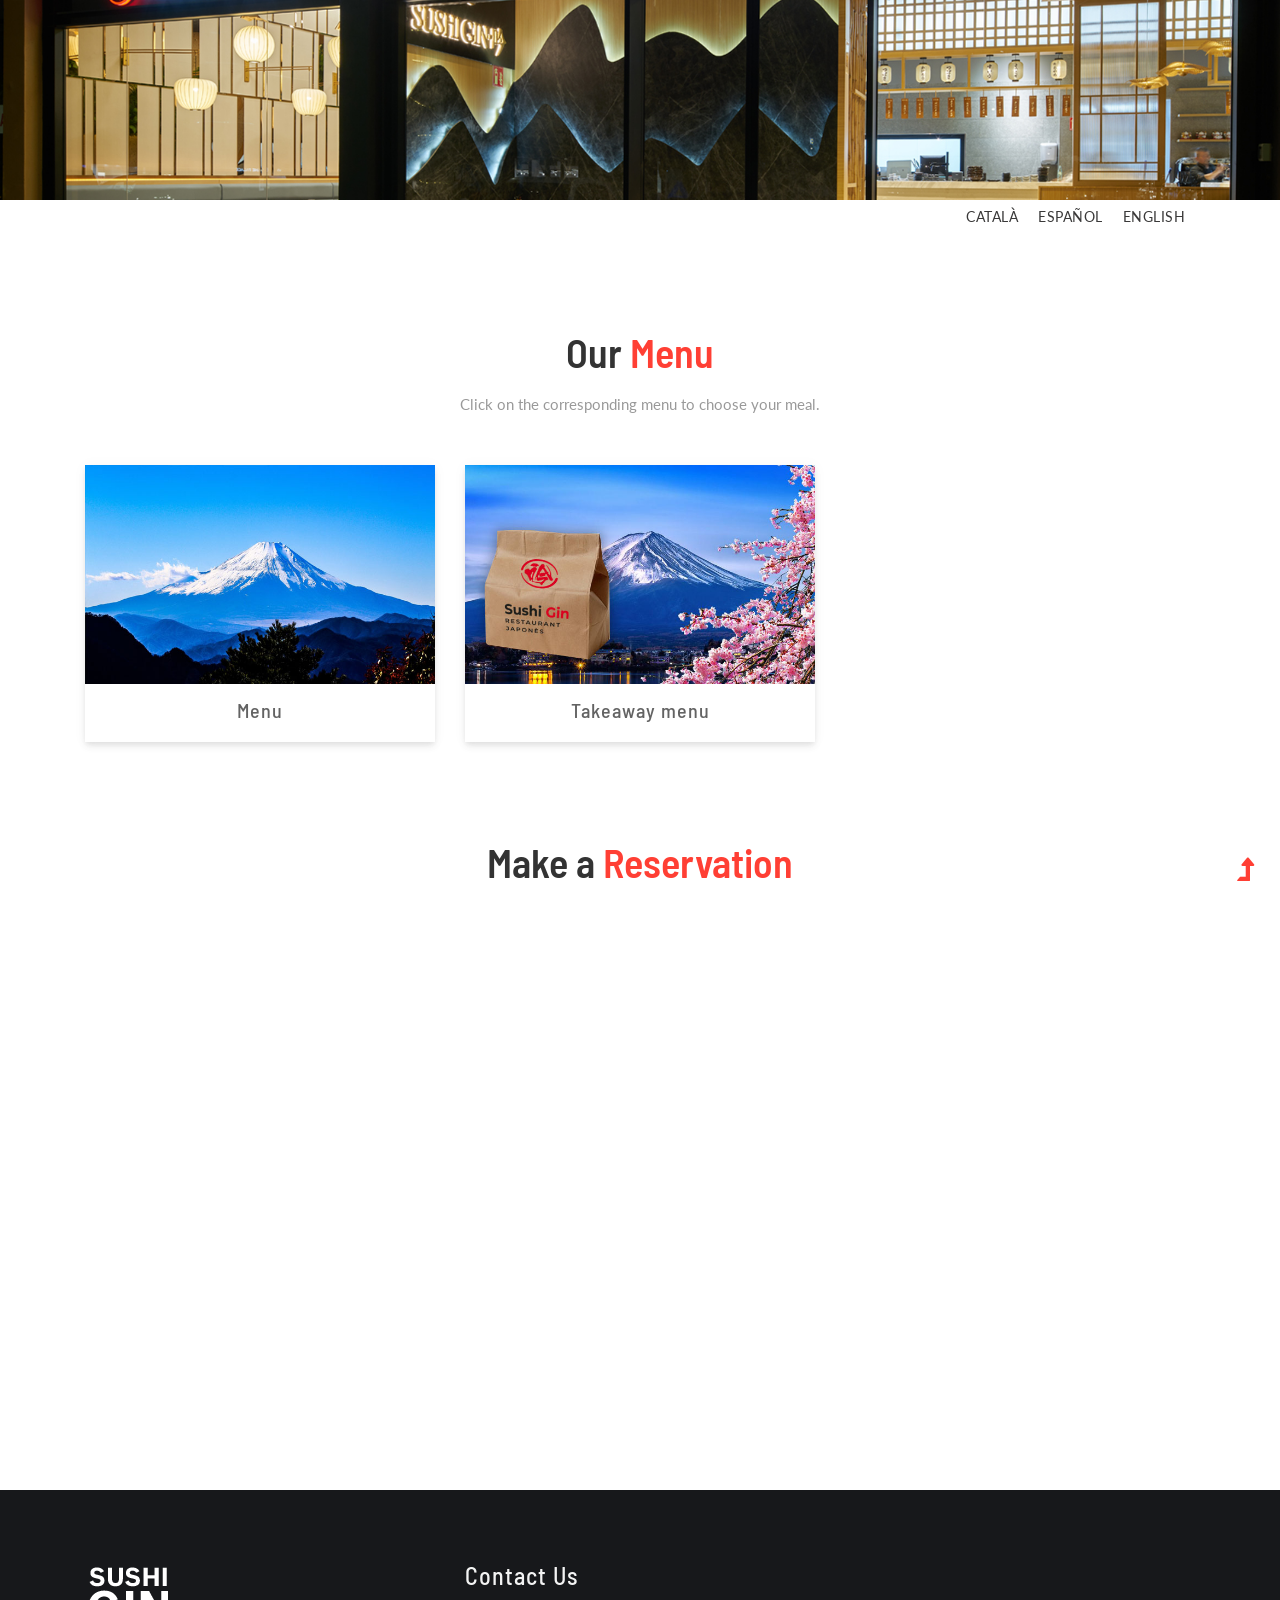
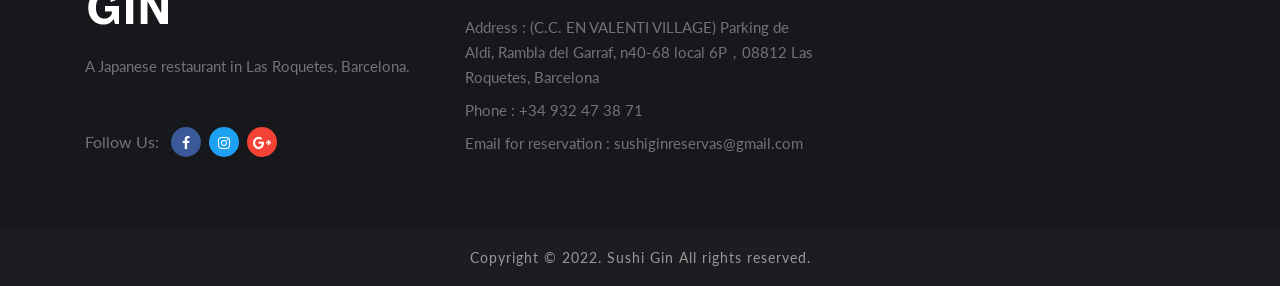
==== index.html @ ff00dc5b "Initial import: Sushi Gin static restaurant site Co-Authored-By: Claude Opus 4.8 <noreply@anthropic." ====
<!DOCTYPE html>
<html lang="en">

	
	<script>
		if (navigator.appName =="Netscape")
			var language = navigator.language; else var language = navigator.browserLanguage;
		if (language.indexOf("en") > -1) document.location.href = "menu_en.html";
		else if (language.indexOf("es") > -1) document.location.href ="menu_es.html";
		else
			document.location.href ="menu_en.html";
	</script>
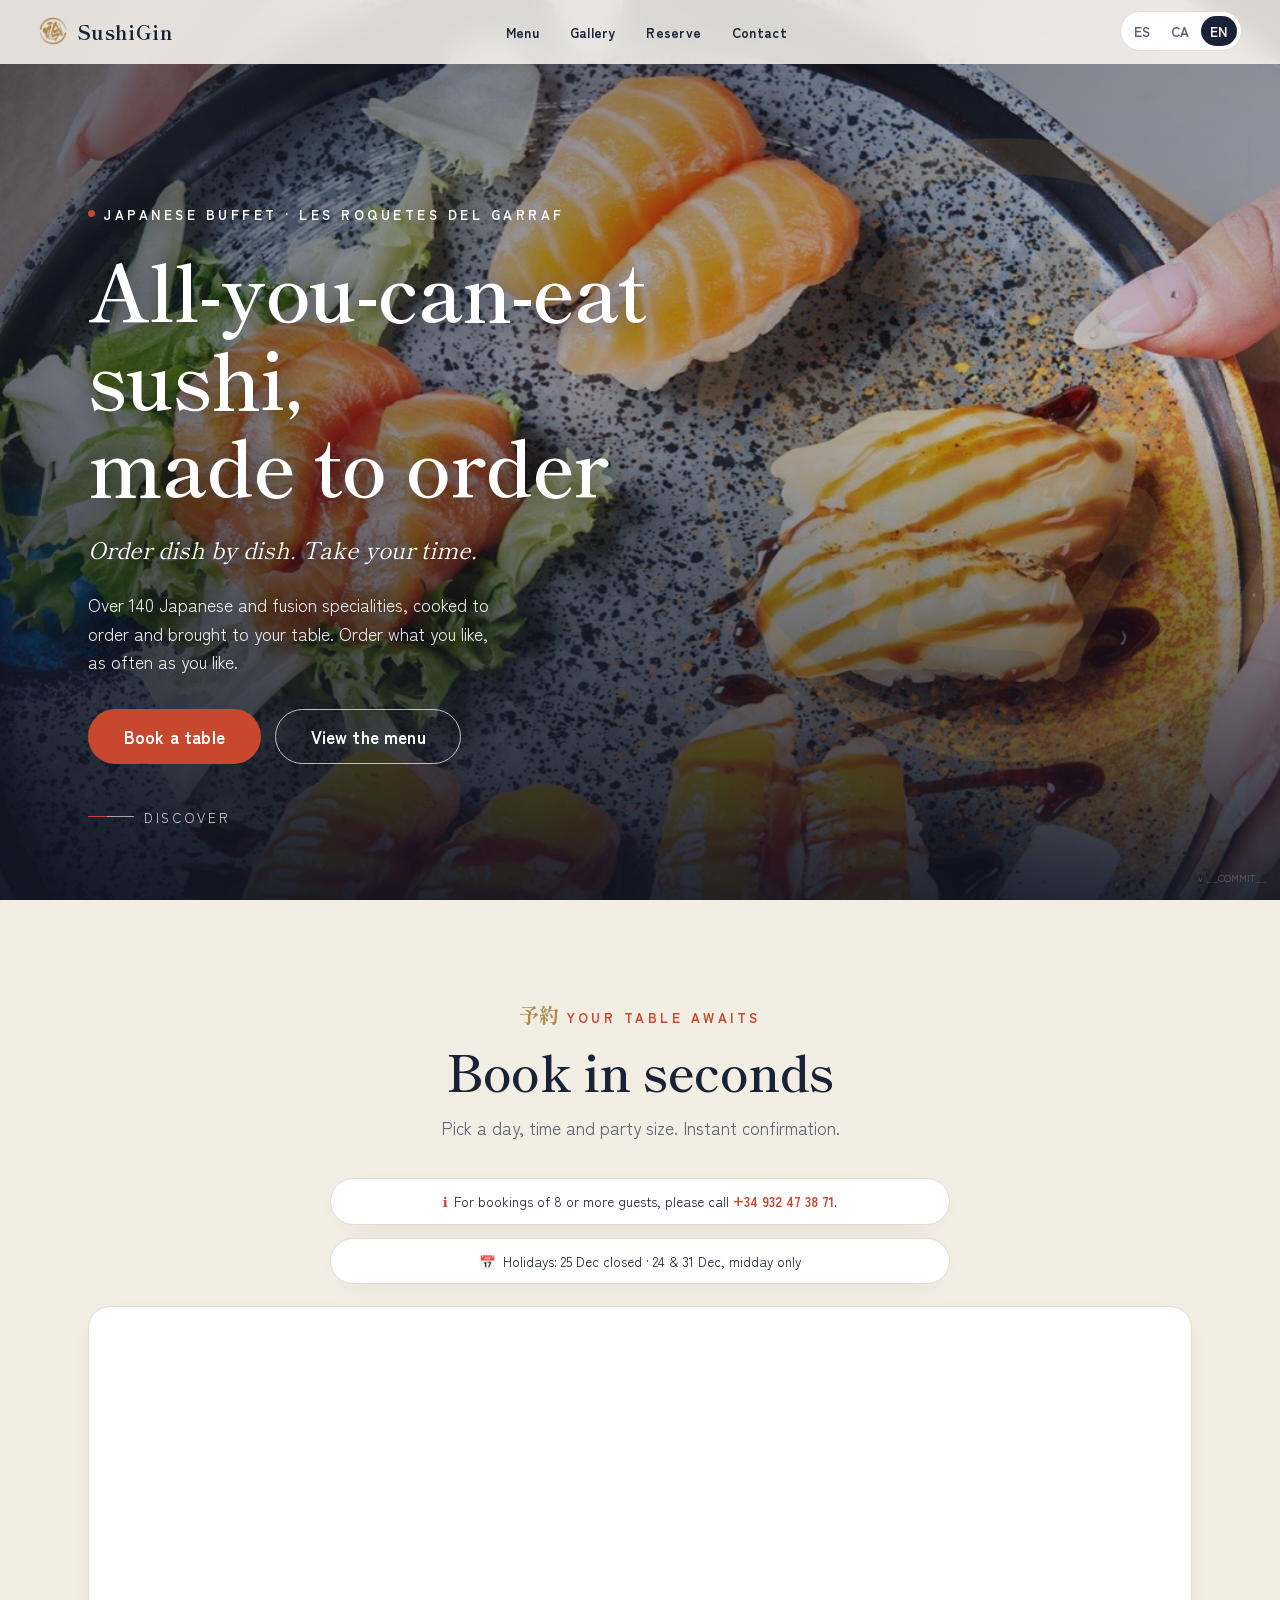
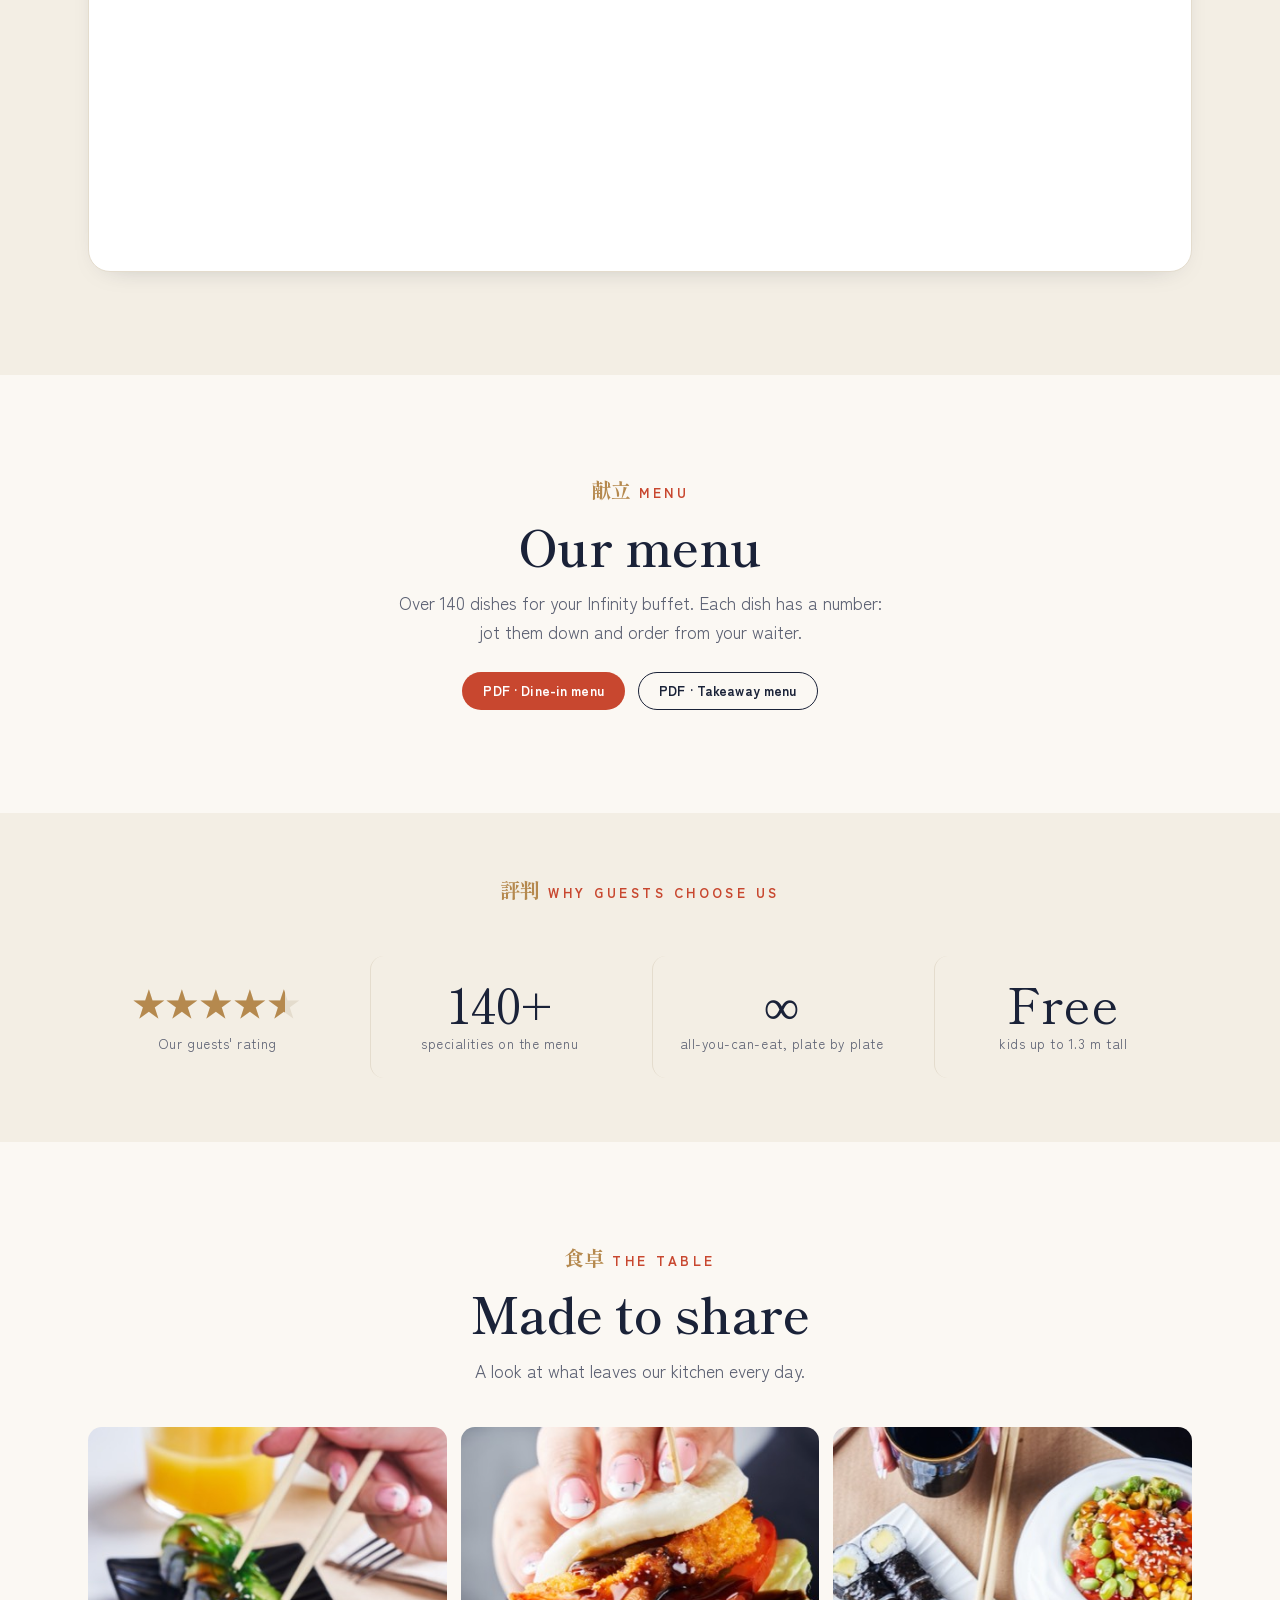
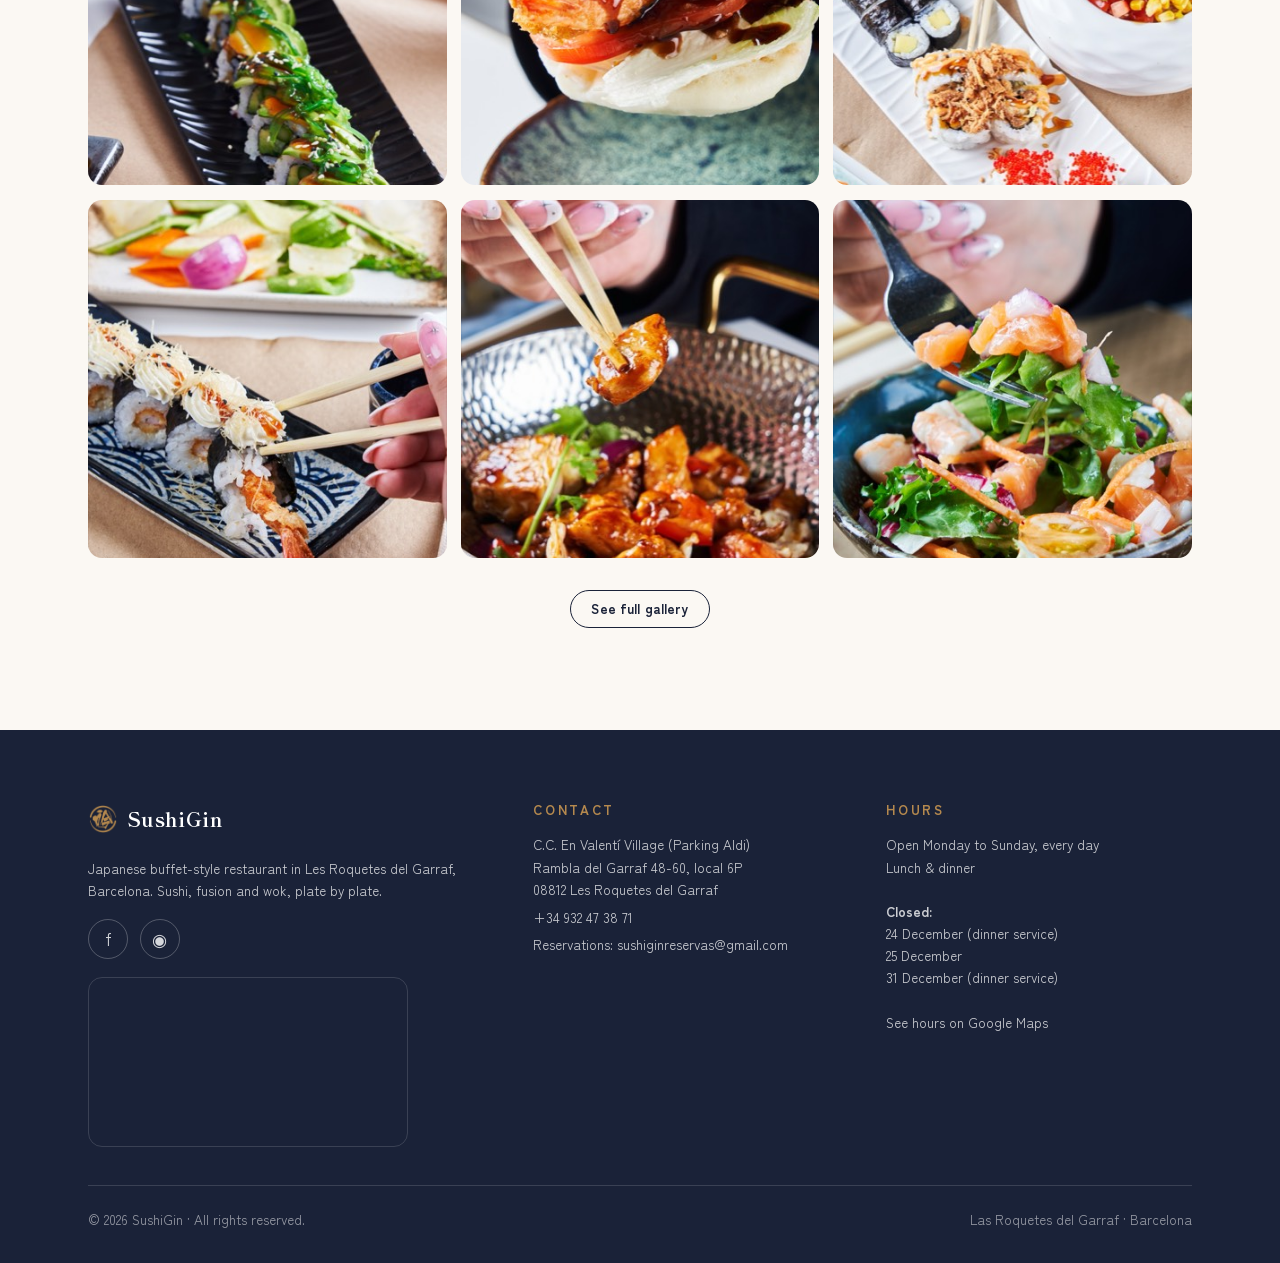
==== commit 33f601fd: "Migrate to client-approved redesign (single-page site) Replaces the old multi-page menu site with th" ====
--- a/index.html
+++ b/index.html
@@ -1,12 +1,255 @@
 <!DOCTYPE html>
-<html lang="en">
-
-	
-	<script>
-		if (navigator.appName =="Netscape")
-			var language = navigator.language; else var language = navigator.browserLanguage;
-		if (language.indexOf("en") > -1) document.location.href = "menu_en.html";
-		else if (language.indexOf("es") > -1) document.location.href ="menu_es.html";
-		else
-			document.location.href ="menu_en.html";
-	</script>+<html lang="es">
+<head>
+  <meta charset="UTF-8" />
+  <meta name="viewport" content="width=device-width, initial-scale=1" />
+  <title>SushiGin · Buffet japonés en Les Roquetes del Garraf</title>
+  <meta name="description" content="Restaurante japonés tipo buffet Infinity en Les Roquetes del Garraf, Barcelona. Más de 140 especialidades de sushi, fusión y wok, plato a plato. Reserva online." />
+  <link rel="icon" href="images/favicon.ico" sizes="any" />
+  <link rel="icon" type="image/png" href="images/favicon.png" />
+  <script>document.documentElement.className += " js";</script>
+
+  <!-- Fonts: Shippori Mincho (display, 漢字) + Zen Kaku Gothic New (body) -->
+  <link rel="preconnect" href="https://fonts.googleapis.com" />
+  <link rel="preconnect" href="https://fonts.gstatic.com" crossorigin />
+  <link href="https://fonts.googleapis.com/css2?family=Shippori+Mincho:wght@500;600;700&family=Zen+Kaku+Gothic+New:wght@400;500;700&display=swap" rel="stylesheet" />
+
+  <link rel="stylesheet" href="assets/css/style.css?v=15" />
+  <script src="assets/js/i18n.js?v=11" defer></script>
+  <script src="assets/js/gallery.js?v=11" defer></script>
+</head>
+<body>
+
+  <!-- ===== NAV ===== -->
+  <nav class="site-nav" id="nav">
+    <a class="brand" href="#home"><img class="mark" src="images/logo-seal.png" alt="" /> SushiGin</a>
+    <ul class="nav-links" id="navLinks">
+      <li><a href="#menu" data-i18n="nav.menu">Carta</a></li>
+      <li><a href="#gallery" data-i18n="nav.gallery">Galería</a></li>
+      <li><a href="#reserve" data-i18n="nav.reserve">Reservar</a></li>
+      <li><a href="#contact" data-i18n="nav.contact">Contacto</a></li>
+    </ul>
+    <div class="nav-right">
+      <div class="lang" role="group" aria-label="Language">
+        <button type="button" data-lang="es">ES</button>
+        <button type="button" data-lang="ca">CA</button>
+        <button type="button" data-lang="en">EN</button>
+      </div>
+      <button class="nav-toggle" id="navToggle" aria-label="Menu" aria-expanded="false"><span></span></button>
+    </div>
+  </nav>
+  <div class="nav-scrim" id="navScrim" hidden></div>
+
+  <!-- ===== HERO ===== -->
+  <header class="hero" id="home">
+    <div class="hero__media">
+      <img src="images/gallery/ins-mix-nigiri-3.jpg" alt="Selección de nigiris de salmón en un plato de cerámica" fetchpriority="high" />
+    </div>
+    <img class="hero__kanji" src="images/logo-seal.png" alt="" aria-hidden="true" />
+    <div class="container hero__inner">
+      <span class="hero__eyebrow"><span class="dot"></span><span data-i18n="hero.eyebrow">Buffet japonés · Les Roquetes del Garraf</span></span>
+      <h1 data-i18n="hero.title">Sushi a la carta,<br>sin límites</h1>
+      <p class="hero__tag" data-i18n="hero.tag">Pide plato a plato. Disfruta sin prisa.</p>
+      <p class="hero__sub" data-i18n="hero.sub">Más de 140 especialidades japonesas y de fusión, preparadas al momento y servidas en tu mesa.</p>
+      <div class="hero__cta">
+        <a class="btn btn--accent" href="#reserve" data-i18n="hero.ctaReserve">Reservar mesa</a>
+        <a class="btn btn--light" href="#menu" data-i18n="hero.ctaMenu">Ver la carta</a>
+      </div>
+      <a class="hero__scroll" href="#reserve"><span class="line"></span><span data-i18n="hero.scroll">Descubre</span></a>
+    </div>
+  </header>
+
+  <!-- ===== RESERVATION ===== -->
+  <section class="section section--sand" id="reserve">
+    <div class="container">
+      <div class="center" style="margin-bottom:2.2rem">
+        <span class="eyebrow"><span class="kanji">予約</span><span data-i18n="reserve.eyebrow">Tu mesa te espera</span></span>
+        <h2 class="section-title" data-i18n="reserve.title">Reserva en segundos</h2>
+        <p class="section-lead" data-i18n="reserve.lead">Elige día, hora y número de comensales. Confirmación al instante.</p>
+      </div>
+      <p class="reserve-note" data-i18n="reserve.note">Para reservas a partir de 8 comensales, llama al <a href="tel:+34932473871">+34 932 47 38 71</a>.</p>
+      <p class="reserve-note reserve-note--holiday" data-i18n="reserve.closed">Festivos: 25 dic cerrado · 24 y 31 dic, solo mediodía</p>
+      <div class="reserve-wrap">
+        <iframe id="reserve-iframe" title="Reservas SushiGin"
+          src="https://www.covermanager.com/reservation/module_restaurant/restaurante-sushigin/spanish"
+          allow="payment" frameborder="0" width="100%" loading="lazy"></iframe>
+      </div>
+    </div>
+  </section>
+
+  <!-- ===== CARTA ===== -->
+  <section class="section" id="menu">
+    <div class="container center">
+      <span class="eyebrow" style="justify-content:center"><span class="kanji">献立</span><span data-i18n="menu.eyebrow">Carta</span></span>
+      <h2 class="section-title" data-i18n="menu.title">Nuestra carta</h2>
+      <p class="section-lead" style="margin-inline:auto" data-i18n="menu.lead">Más de 140 platos para tu buffet Infinity. Cada plato lleva su número.</p>
+      <div class="menu-pdf">
+        <a class="btn btn--accent" id="pdf-dine" href="images/SushiGin_ES.pdf" target="_blank" rel="noopener" data-i18n="menu.pdfDine">PDF · Carta</a>
+        <a class="btn btn--ghost" id="pdf-take" href="images/SushiGin_ES-llevar.pdf" target="_blank" rel="noopener" data-i18n="menu.pdfTake">PDF · Para llevar</a>
+      </div>
+    </div>
+  </section>
+
+  <!-- ===== STATS ===== -->
+  <section class="section section--sand section--tight">
+    <div class="container">
+      <div class="center" style="margin-bottom:2.4rem">
+        <span class="eyebrow"><span class="kanji">評判</span><span data-i18n="stats.eyebrow">Por qué nos eligen</span></span>
+      </div>
+      <div class="stats">
+        <div class="stat">
+          <span class="big"><span class="stars" role="img" aria-label="4,5 / 5"><span class="stars__fill"></span></span></span>
+          <span class="lbl" data-i18n="stat.rateLbl">Valoración de nuestros clientes</span>
+        </div>
+        <div class="stat">
+          <span class="big" data-i18n="stat.dishes">140+</span>
+          <span class="lbl" data-i18n="stat.dishesLbl">especialidades en carta</span>
+        </div>
+        <div class="stat">
+          <span class="big">∞</span>
+          <span class="lbl" data-i18n="stat.infLbl">buffet libre, plato a plato</span>
+        </div>
+        <div class="stat">
+          <span class="big" data-i18n="stat.kids">Gratis</span>
+          <span class="lbl" data-i18n="stat.kidsLbl">niños de hasta 1,3 m de altura</span>
+        </div>
+      </div>
+    </div>
+  </section>
+
+  <!-- ===== GALLERY PREVIEW ===== -->
+  <section class="section" id="gallery">
+    <div class="container">
+      <div class="center" style="margin-bottom:2.6rem">
+        <span class="eyebrow"><span class="kanji">食卓</span><span data-i18n="gallery.eyebrow">La mesa</span></span>
+        <h2 class="section-title" data-i18n="gallery.title">Hecho para compartir</h2>
+        <p class="section-lead" data-i18n="gallery.lead">Un vistazo a lo que sale de nuestra cocina cada día.</p>
+      </div>
+      <div class="gallery-grid is-preview" id="galleryGrid" data-gallery>
+        <button class="g-item" data-full="images/gallery/Gin-1057.jpg"><img src="images/gallery/thumbs/Gin-1057.jpg" alt="Roll de sushi con aguacate y alga wakame" loading="lazy" /></button>
+        <button class="g-item" data-full="images/gallery/Gin-3202.jpg"><img src="images/gallery/thumbs/Gin-3202.jpg" alt="Bao relleno de langostino crujiente" loading="lazy" /></button>
+        <button class="g-item" data-full="images/gallery/ins-sushigin2.jpg"><img src="images/gallery/thumbs/ins-sushigin2.jpg" alt="Surtido de sushi de SushiGin" loading="lazy" /></button>
+        <button class="g-item" data-full="images/gallery/Gin-1065.jpg"><img src="images/gallery/thumbs/Gin-1065.jpg" alt="Plato de especialidad japonesa" loading="lazy" /></button>
+        <button class="g-item" data-full="images/gallery/ins-sarten-de-pollo-5.jpg"><img src="images/gallery/thumbs/ins-sarten-de-pollo-5.jpg" alt="Salteado de pollo a la sartén" loading="lazy" /></button>
+        <button class="g-item" data-full="images/gallery/Gin-1083.jpg"><img src="images/gallery/thumbs/Gin-1083.jpg" alt="Plato de sushi de SushiGin" loading="lazy" /></button>
+        <button class="g-item is-extra" data-full="images/gallery/Gin-1062.jpg"><img src="images/gallery/thumbs/Gin-1062.jpg" alt="Plato de sushi" loading="lazy" /></button>
+        <button class="g-item is-extra" data-full="images/gallery/Gin-1067.jpg"><img src="images/gallery/thumbs/Gin-1067.jpg" alt="Plato de sushi" loading="lazy" /></button>
+        <button class="g-item is-extra" data-full="images/gallery/Gin-1068.jpg"><img src="images/gallery/thumbs/Gin-1068.jpg" alt="Plato de sushi" loading="lazy" /></button>
+        <button class="g-item is-extra" data-full="images/gallery/Gin-1076.jpg"><img src="images/gallery/thumbs/Gin-1076.jpg" alt="Plato de sushi" loading="lazy" /></button>
+        <button class="g-item is-extra" data-full="images/gallery/Gin-1153.jpg"><img src="images/gallery/thumbs/Gin-1153.jpg" alt="Plato de sushi" loading="lazy" /></button>
+        <button class="g-item is-extra" data-full="images/gallery/ins-pokebowl.jpg"><img src="images/gallery/thumbs/ins-pokebowl.jpg" alt="Poke bowl" loading="lazy" /></button>
+      </div>
+      <div class="center" style="margin-top:2rem">
+        <a class="btn btn--ghost" href="#gallery" id="moreBtn" data-i18n="gallery.more">Ver galería completa</a>
+      </div>
+    </div>
+  </section>
+
+  <!-- ===== FOOTER ===== -->
+  <footer class="footer" id="contact">
+    <div class="container">
+      <div class="footer-grid">
+        <div>
+          <a class="brand" href="#home"><img class="mark" src="images/logo-seal.png" alt="" /> SushiGin</a>
+          <p data-i18n="footer.about" style="margin-top:1rem">Restaurante japonés tipo buffet en Les Roquetes del Garraf, Barcelona.</p>
+          <div class="socials">
+            <a href="https://www.facebook.com/p/SushiGin-Sushibar-100088581475421" target="_blank" rel="noopener" aria-label="Facebook">f</a>
+            <a href="https://maps.app.goo.gl/tBo7JYZTERHCNQjt8" target="_blank" rel="noopener" aria-label="Google Maps">◉</a>
+          </div>
+          <div class="contact-map">
+            <iframe src="https://maps.google.com/maps?q=41.2356094,1.7534049&z=16&hl=es&output=embed" loading="lazy" title="SushiGin — Les Roquetes del Garraf" referrerpolicy="no-referrer-when-downgrade"></iframe>
+          </div>
+        </div>
+        <div>
+          <h4 data-i18n="footer.contactT">Contacto</h4>
+          <p>C.C. En Valentí Village (Parking Aldi)<br>Rambla del Garraf 48-60, local 6P<br>08812 Les Roquetes del Garraf</p>
+          <p><a href="tel:+34932473871">+34 932 47 38 71</a></p>
+          <p><span data-i18n="footer.reserveMail">Reservas</span>: <a href="mailto:sushiginreservas@gmail.com">sushiginreservas@gmail.com</a></p>
+        </div>
+        <div>
+          <h4 data-i18n="footer.hoursT">Horario</h4>
+          <p data-i18n="footer.hours">Abierto de lunes a domingo, todos los días<br>Comidas y cenas<br><br><strong>Cerrado:</strong><br>24 de diciembre (servicio de noche)<br>25 de diciembre<br>31 de diciembre (servicio de noche)</p>
+        </div>
+      </div>
+      <div class="footer-bottom">
+        <span>© <span id="year">2026</span> SushiGin · <span data-i18n="footer.rights">Todos los derechos reservados.</span></span>
+        <span>Las Roquetes del Garraf · Barcelona</span>
+      </div>
+    </div>
+  </footer>
+
+  <div class="site-version">v __COMMIT__</div>
+
+  <script>
+    // nav: scrolled state + mobile toggle
+    var nav = document.getElementById('nav');
+    addEventListener('scroll', function () { nav.classList.toggle('is-scrolled', scrollY > 20); }, { passive: true });
+    var tg = document.getElementById('navToggle'), links = document.getElementById('navLinks'), scrim = document.getElementById('navScrim');
+    function setMenu(open) {
+      links.classList.toggle('is-open', open);
+      scrim.hidden = false; scrim.classList.toggle('is-open', open);
+      tg.setAttribute('aria-expanded', open);
+    }
+    tg.addEventListener('click', function () { setMenu(!links.classList.contains('is-open')); });
+    scrim.addEventListener('click', function () { setMenu(false); });
+    links.addEventListener('click', function (e) { if (e.target.tagName === 'A') setMenu(false); });
+
+    // reveal on scroll — with safety nets so content never stays hidden
+    var reveals = document.querySelectorAll('.reveal');
+    function revealAll() { reveals.forEach(function (el) { el.classList.add('is-in'); }); }
+    if ('IntersectionObserver' in window) {
+      var io = new IntersectionObserver(function (es) {
+        es.forEach(function (e) { if (e.isIntersecting) { e.target.classList.add('is-in'); io.unobserve(e.target); } });
+      }, { threshold: .12 });
+      reveals.forEach(function (el) { io.observe(el); });
+      setTimeout(revealAll, 1500); // fallback if observer never fires
+    } else { revealAll(); }
+
+    // reveal the rest of the gallery within the same grid (no gap opens up)
+    document.getElementById('moreBtn').addEventListener('click', function (e) {
+      e.preventDefault();
+      document.getElementById('galleryGrid').classList.add('show-all');
+      this.style.display = 'none';
+    });
+
+    document.getElementById('year').textContent = new Date().getFullYear();
+
+    // PDF links follow language (CA falls back to ES PDF; only ES & EN PDFs exist)
+    var PDF = {
+      es: ['images/SushiGin_ES.pdf', 'images/SushiGin_ES-llevar.pdf'],
+      ca: ['images/SushiGin_ES.pdf', 'images/SushiGin_ES-llevar.pdf'],
+      en: ['images/SushiGin_EN.pdf', 'images/SushiGin_EN-llevar.pdf']
+    };
+    document.addEventListener('langchange', function (e) {
+      var p = PDF[e.detail.lang] || PDF.es;
+      document.getElementById('pdf-dine').href = p[0];
+      document.getElementById('pdf-take').href = p[1];
+    });
+
+    // PDF buttons: open in a new tab (default link) AND trigger a download
+    ['pdf-dine', 'pdf-take'].forEach(function (id) {
+      document.getElementById(id).addEventListener('click', function () {
+        var url = this.getAttribute('href');
+        var a = document.createElement('a');
+        a.href = url;
+        a.download = url.split('/').pop();
+        document.body.appendChild(a);
+        a.click();
+        a.remove();
+      });
+    });
+
+    // reservation iframe follows language
+    var COVER = {
+      es: 'https://www.covermanager.com/reservation/module_restaurant/restaurante-sushigin/spanish',
+      ca: 'https://www.covermanager.com/reservation/module_restaurant/restaurante-sushigin/catalan',
+      en: 'https://www.covermanager.com/reservation/module_restaurant/restaurante-sushigin/english'
+    };
+    document.addEventListener('langchange', function (e) {
+      var f = document.getElementById('reserve-iframe');
+      var url = COVER[e.detail.lang] || COVER.es;
+      if (f && f.src !== url) f.src = url;
+    });
+  </script>
+</body>
+</html>
--- a/assets/css/style.css
+++ b/assets/css/style.css
@@ -0,0 +1,351 @@
+/* ============================================================
+   SushiGin — base stylesheet
+   Direction: bright, modern Japanese. Vermilion is the one bold
+   note; indigo + sparing gold stay quiet. Display = Shippori Mincho
+   (mincho serif, supports 漢字), body = Zen Kaku Gothic New.
+   ============================================================ */
+
+:root {
+  /* palette */
+  --ground:      #FBF8F3;   /* warm off-white */
+  --surface:     #FFFFFF;
+  --surface-alt: #F3EEE4;   /* faint sand panel */
+  --ink:         #1A2238;   /* deep indigo */
+  --ink-soft:    #5B6072;   /* muted body text */
+  --ink-faint:   #9AA0AE;
+  --accent:      #C8472F;   /* vermilion / hanko red */
+  --accent-deep: #A5371F;
+  --gold:        #B5894E;   /* quiet secondary */
+  --line:        #E4DCCD;   /* hairline on ground */
+  --line-soft:   #EFE9DD;
+
+  /* type */
+  --font-display: "Shippori Mincho", Georgia, "Times New Roman", serif;
+  --font-body:    "Zen Kaku Gothic New", system-ui, -apple-system, "Segoe UI", sans-serif;
+
+  /* scale */
+  --step--1: clamp(.78rem, .76rem + .1vw, .85rem);
+  --step-0:  clamp(1rem, .97rem + .15vw, 1.08rem);
+  --step-1:  clamp(1.2rem, 1.1rem + .5vw, 1.45rem);
+  --step-2:  clamp(1.5rem, 1.3rem + 1vw, 2rem);
+  --step-3:  clamp(2rem, 1.6rem + 2vw, 3.1rem);
+  --step-4:  clamp(2.7rem, 2rem + 3.6vw, 5rem);
+
+  /* space / shape */
+  --gutter: clamp(1.1rem, 3vw, 2.4rem);
+  --maxw: 1180px;
+  --radius: 14px;
+  --radius-lg: 22px;
+  --shadow: 0 18px 50px -28px rgba(26, 34, 56, .35);
+  --shadow-soft: 0 8px 30px -20px rgba(26, 34, 56, .4);
+  --ease: cubic-bezier(.22, .61, .36, 1);
+}
+
+/* ---------- reset ---------- */
+*, *::before, *::after { box-sizing: border-box; }
+html { -webkit-text-size-adjust: 100%; scroll-behavior: smooth; overflow-x: clip; }
+body {
+  margin: 0;
+  background: var(--ground);
+  color: var(--ink);
+  font-family: var(--font-body);
+  font-size: var(--step-0);
+  line-height: 1.65;
+  -webkit-font-smoothing: antialiased;
+  text-rendering: optimizeLegibility;
+  overflow-x: clip;   /* off-canvas mobile menu must not create horizontal scroll */
+}
+img { max-width: 100%; display: block; }
+a { color: inherit; text-decoration: none; }
+button { font: inherit; color: inherit; cursor: pointer; }
+h1, h2, h3, h4 { font-family: var(--font-display); font-weight: 600; line-height: 1.12; margin: 0; }
+
+@media (prefers-reduced-motion: reduce) {
+  html { scroll-behavior: auto; }
+  *, *::before, *::after { animation-duration: .001ms !important; transition-duration: .001ms !important; }
+}
+
+/* ---------- layout ---------- */
+.container { width: 100%; max-width: var(--maxw); margin-inline: auto; padding-inline: var(--gutter); }
+.section { padding-block: clamp(3.5rem, 8vw, 7rem); }
+.section--tight { padding-block: clamp(2.5rem, 5vw, 4rem); }
+.section--sand { background: var(--surface-alt); }
+
+/* eyebrow: kanji + romaji label, echoing the printed menu's section heads */
+.eyebrow {
+  display: inline-flex; align-items: baseline; gap: .6em;
+  font-size: var(--step--1); letter-spacing: .26em; text-transform: uppercase;
+  color: var(--accent); font-weight: 700; margin: 0 0 .9rem;
+}
+.eyebrow .kanji {
+  font-family: var(--font-display); font-size: 1.5em; letter-spacing: 0;
+  text-transform: none; color: var(--gold); line-height: 1;
+}
+.section-title { font-size: var(--step-3); letter-spacing: -.01em; }
+.section-lead { color: var(--ink-soft); max-width: 56ch; margin: 1rem 0 0; }
+.center { text-align: center; }
+.center .eyebrow { justify-content: center; }
+.center .section-lead { margin-inline: auto; }
+
+/* ---------- buttons ---------- */
+.btn {
+  display: inline-flex; align-items: center; justify-content: center; gap: .6em;
+  padding: .85em 1.5em; border-radius: 999px; border: 1.5px solid transparent;
+  font-weight: 600; font-size: var(--step--1); line-height: 1; letter-spacing: .01em;
+  transition: transform .25s var(--ease), background .25s var(--ease), color .25s var(--ease), border-color .25s var(--ease);
+  white-space: nowrap;
+}
+.btn:hover { transform: translateY(-2px); }
+.btn--accent { background: var(--accent); color: #fff; }
+.btn--accent:hover { background: var(--accent-deep); }
+.btn--ghost { border-color: var(--ink); color: var(--ink); background: transparent; }
+.btn--ghost:hover { background: var(--ink); color: var(--ground); }
+.btn--light { border-color: rgba(255,255,255,.7); color: #fff; }
+.btn--light:hover { background: #fff; color: var(--ink); border-color: #fff; }
+
+:focus-visible { outline: 3px solid var(--accent); outline-offset: 3px; border-radius: 4px; }
+
+/* ============================================================
+   NAV
+   ============================================================ */
+.site-nav {
+  position: fixed; inset: 0 0 auto 0; z-index: 60;
+  display: flex; align-items: center; justify-content: space-between;
+  gap: 1rem; padding: .7rem var(--gutter);
+  background: color-mix(in srgb, var(--ground) 86%, transparent);
+  backdrop-filter: blur(12px);
+  border-bottom: 1px solid transparent;
+  transition: border-color .3s var(--ease), background .3s var(--ease), padding .3s var(--ease);
+}
+.site-nav.is-scrolled { border-bottom-color: var(--line); background: color-mix(in srgb, var(--ground) 94%, transparent); }
+.brand { display: inline-flex; align-items: center; gap: .55rem; font-family: var(--font-display); font-weight: 700; font-size: 1.25rem; letter-spacing: .02em; }
+.brand .mark { width: 1.85rem; height: 1.85rem; border-radius: 50%; object-fit: cover; display: block; }
+.nav-links { display: flex; align-items: center; gap: clamp(1rem, 2.4vw, 2.1rem); list-style: none; margin: 0; padding: 0; }
+.nav-links a { font-size: var(--step--1); font-weight: 600; letter-spacing: .02em; position: relative; padding-block: .3rem; }
+.nav-links a::after { content: ""; position: absolute; left: 0; bottom: 0; width: 0; height: 2px; background: var(--accent); transition: width .3s var(--ease); }
+.nav-links a:hover::after, .nav-links a.is-active::after { width: 100%; }
+.nav-right { display: flex; align-items: center; gap: 1rem; }
+
+/* language switcher */
+.lang { display: inline-flex; align-items: center; gap: .15rem; padding: .25rem; border: 1px solid var(--line); border-radius: 999px; background: var(--surface); }
+.lang button { padding: .25rem .55rem; border: none; background: transparent; border-radius: 999px; font-size: var(--step--1); font-weight: 700; letter-spacing: .04em; color: var(--ink-soft); transition: background .2s, color .2s; }
+.lang button.is-active { background: var(--ink); color: var(--ground); }
+
+/* mobile nav toggle */
+.nav-toggle { display: none; width: 42px; height: 42px; border: 1px solid var(--line); border-radius: 12px; background: var(--surface); align-items: center; justify-content: center; }
+.nav-toggle span, .nav-toggle span::before, .nav-toggle span::after { content: ""; display: block; width: 18px; height: 2px; background: var(--ink); transition: transform .3s var(--ease), opacity .2s; }
+.nav-toggle span::before { transform: translateY(-6px); } .nav-toggle span::after { transform: translateY(4px); }
+
+@media (max-width: 860px) {
+  /* drop the blur on mobile: backdrop-filter creates a containing block that
+     would trap the position:fixed drawer inside the ~56px nav bar */
+  .site-nav { backdrop-filter: none; background: color-mix(in srgb, var(--ground) 95%, transparent); }
+  .site-nav.is-scrolled { background: color-mix(in srgb, var(--ground) 98%, transparent); }
+  .nav-toggle { display: inline-flex; }
+  .nav-links {
+    position: fixed; inset: 0 0 0 auto; width: min(80vw, 320px); z-index: 70;
+    flex-direction: column; align-items: flex-start; justify-content: center;
+    gap: 1.6rem; padding: 6rem 2rem 2rem; background: var(--ground); box-shadow: var(--shadow);
+    transform: translateX(100%); transition: transform .35s var(--ease);
+  }
+  .nav-links.is-open { transform: translateX(0); }
+  .nav-links a { font-size: var(--step-1); }
+  /* dim backdrop behind the open drawer. MUST sit below .site-nav (z-60):
+     the drawer's z-70 is trapped inside the nav's stacking context, so a
+     scrim above the nav would also cover — and block clicks on — the drawer. */
+  .nav-scrim { position: fixed; inset: 0; z-index: 50; background: rgba(16,20,34,.42);
+    opacity: 0; visibility: hidden; transition: opacity .35s var(--ease), visibility .35s; }
+  .nav-scrim.is-open { opacity: 1; visibility: visible; }
+}
+
+/* ============================================================
+   HERO
+   ============================================================ */
+.hero { position: relative; min-height: 100svh; display: grid; align-items: end; color: #fff; overflow: hidden; }
+.hero__media { position: absolute; inset: 0; z-index: -2; }
+.hero__media img { width: 100%; height: 100%; object-fit: cover; }
+.hero__media::after {
+  content: ""; position: absolute; inset: 0;
+  background:
+    linear-gradient(180deg, rgba(16,20,34,.42) 0%, rgba(16,20,34,.22) 42%, rgba(16,20,34,.9) 100%),
+    linear-gradient(75deg, rgba(16,20,34,.6) 0%, rgba(16,20,34,.15) 52%, rgba(16,20,34,0) 75%);
+}
+/* giant seal watermark — brand-specific motif */
+.hero__kanji {
+  position: absolute; z-index: -1; right: -6vw; top: 50%; transform: translateY(-50%);
+  width: 78vh; height: 78vh; max-width: 90vw; border-radius: 50%; object-fit: cover;
+  opacity: .16; pointer-events: none; user-select: none;
+}
+.hero__inner { padding-bottom: clamp(3rem, 8vh, 6rem); padding-top: 7rem; }
+.hero__eyebrow { display: inline-flex; flex-wrap: wrap; gap: .4em .6em; align-items: center; font-size: var(--step--1); letter-spacing: .26em; text-transform: uppercase; font-weight: 700; color: #fff; }
+.hero__eyebrow .dot { width: 7px; height: 7px; border-radius: 50%; background: var(--accent); }
+.hero h1 { font-size: var(--step-4); margin: 1.2rem 0 .4rem; letter-spacing: -.015em; max-width: 16ch; text-shadow: 0 2px 24px rgba(10,12,22,.45); }
+.hero__tag { font-size: var(--step-1); font-family: var(--font-display); font-weight: 400; font-style: italic; color: #fff; text-shadow: 0 1px 16px rgba(10,12,22,.5); }
+.hero__sub { max-width: 46ch; margin: 1.1rem 0 0; color: rgba(255,255,255,.92); text-shadow: 0 1px 14px rgba(10,12,22,.55); }
+.hero__cta { display: flex; flex-wrap: wrap; gap: .9rem; margin-top: 2rem; }
+.hero__cta .btn { padding: 1.05em 2em; font-size: var(--step-0); }
+.hero__scroll { margin-top: 2.6rem; display: inline-flex; align-items: center; gap: .6rem; font-size: var(--step--1); letter-spacing: .2em; text-transform: uppercase; color: rgba(255,255,255,.8); }
+.hero__scroll .line { width: 46px; height: 1px; background: rgba(255,255,255,.6); position: relative; overflow: hidden; }
+.hero__scroll .line::after { content: ""; position: absolute; inset: 0; width: 40%; background: var(--accent); animation: slide 2.4s var(--ease) infinite; }
+@keyframes slide { 0% { transform: translateX(-100%); } 100% { transform: translateX(250%); } }
+
+/* ============================================================
+   CONCEPT (buffet infinity)
+   ============================================================ */
+.concept { display: grid; grid-template-columns: 1.05fr .95fr; gap: clamp(2rem, 5vw, 4.5rem); align-items: center; }
+.concept__media { position: relative; border-radius: var(--radius-lg); overflow: hidden; box-shadow: var(--shadow); aspect-ratio: 4/3; }
+.concept__media img { width: 100%; height: 100%; object-fit: cover; }
+.concept__badge {
+  position: absolute; left: 1.2rem; bottom: 1.2rem; background: var(--surface);
+  border-radius: var(--radius); padding: .9rem 1.1rem; box-shadow: var(--shadow-soft);
+  display: flex; align-items: center; gap: .7rem;
+}
+.concept__badge .inf { font-family: var(--font-display); font-size: 2.2rem; color: var(--accent); line-height: 1; }
+.concept__badge small { display: block; font-size: var(--step--1); color: var(--ink-soft); line-height: 1.3; }
+.rules { list-style: none; margin: 1.8rem 0 0; padding: 0; display: grid; gap: 1rem; }
+.rules li { display: grid; grid-template-columns: auto 1fr; gap: .9rem; align-items: start; }
+.rules .num { font-family: var(--font-display); color: var(--accent); font-weight: 700; font-size: 1.1rem; min-width: 1.6em; }
+.rules b { display: block; }
+.rules span { color: var(--ink-soft); font-size: var(--step--1); }
+
+@media (max-width: 820px) { .concept { grid-template-columns: 1fr; } .concept__media { aspect-ratio: 3/2; } }
+
+/* ============================================================
+   STATS / TRUST
+   ============================================================ */
+.stats { display: grid; grid-template-columns: repeat(4, 1fr); gap: 1.5rem; }
+.stat { text-align: center; padding: 1.4rem 1rem; border-radius: var(--radius); }
+.stat .big { font-family: var(--font-display); font-size: var(--step-3); line-height: 1; min-height: 1em; color: var(--ink); display: flex; align-items: center; justify-content: center; gap: .25rem; }
+.stat .big .star { color: var(--gold); font-size: .7em; }
+.stat .stars { position: relative; display: inline-block; font-size: .64em; line-height: 1; letter-spacing: .06em; color: var(--line); white-space: nowrap; }
+.stat .stars::before { content: "\2605\2605\2605\2605\2605"; }
+.stat .stars__fill { position: absolute; left: 0; top: 0; bottom: 0; width: 90%; overflow: hidden; color: var(--gold); }
+.stat .stars__fill::before { content: "\2605\2605\2605\2605\2605"; }
+.stat .lbl { color: var(--ink-soft); font-size: var(--step--1); letter-spacing: .04em; margin-top: .3rem; }
+.stat + .stat { border-left: 1px solid var(--line); }
+@media (max-width: 720px) { .stats { grid-template-columns: repeat(2, 1fr); } .stat + .stat { border-left: none; } .stat:nth-child(even) { border-left: 1px solid var(--line); } }
+
+/* ============================================================
+   GALLERY (grid + lightbox)
+   ============================================================ */
+.gallery-grid { display: grid; grid-template-columns: repeat(4, 1fr); gap: .9rem; }
+.gallery-grid.is-preview { grid-template-columns: repeat(3, 1fr); }
+.g-item { position: relative; overflow: hidden; border-radius: var(--radius); aspect-ratio: 1; background: var(--surface-alt); border: none; padding: 0; }
+.g-item img { width: 100%; height: 100%; object-fit: cover; transition: transform .6s var(--ease); }
+.g-item::after { content: "＋"; position: absolute; inset: 0; display: grid; place-items: center; color: #fff; font-size: 1.8rem; background: rgba(26,34,56,0); opacity: 0; transition: background .3s, opacity .3s; }
+.g-item:hover img { transform: scale(1.06); }
+.g-item:hover::after { background: rgba(26,34,56,.32); opacity: 1; }
+.g-item.tall { aspect-ratio: 1 / 1.4; }
+/* extra images stay hidden until "view full gallery" — same grid, so no gap opens up */
+.g-item.is-extra { display: none; }
+.gallery-grid.show-all .g-item.is-extra { display: block; }
+@media (max-width: 900px) { .gallery-grid, .gallery-grid.is-preview { grid-template-columns: repeat(2, 1fr); } }
+
+/* lightbox */
+.lightbox { position: fixed; inset: 0; z-index: 100; display: none; place-items: center; background: rgba(14,17,28,.92); padding: 4vw; }
+.lightbox.is-open { display: grid; }
+.lightbox img { max-width: 90vw; max-height: 82vh; border-radius: 10px; box-shadow: 0 30px 80px -20px rgba(0,0,0,.7); }
+.lb-btn { position: absolute; top: 50%; transform: translateY(-50%); width: 54px; height: 54px; border-radius: 50%; border: 1px solid rgba(255,255,255,.35); background: rgba(255,255,255,.08); color: #fff; font-size: 1.4rem; display: grid; place-items: center; transition: background .2s; }
+.lb-btn:hover { background: rgba(255,255,255,.2); }
+.lb-prev { left: 3vw; } .lb-next { right: 3vw; }
+.lb-close { position: absolute; top: 3vh; right: 3vw; width: 48px; height: 48px; border-radius: 50%; border: 1px solid rgba(255,255,255,.35); background: transparent; color: #fff; font-size: 1.3rem; }
+.lb-count { position: absolute; bottom: 3vh; left: 0; right: 0; text-align: center; color: rgba(255,255,255,.8); font-size: var(--step--1); letter-spacing: .15em; }
+@media (max-width: 640px) { .lb-prev { left: 1rem; } .lb-next { right: 1rem; } .lb-btn { width: 44px; height: 44px; } }
+
+/* ============================================================
+   RESERVATION
+   ============================================================ */
+.reserve-note { max-width: 620px; margin: 0 auto 1.4rem; text-align: center; font-size: var(--step--1); color: var(--ink); background: var(--surface); border: 1px solid var(--line); border-radius: 999px; padding: .7rem 1.3rem; box-shadow: var(--shadow-soft); }
+.reserve-note::before { content: "ℹ"; color: var(--accent); font-weight: 700; margin-right: .5em; }
+.reserve-note a { color: var(--accent); font-weight: 700; white-space: nowrap; }
+.reserve-note a:hover { text-decoration: underline; }
+.reserve-note + .reserve-note { margin-top: -.6rem; }
+.reserve-note--holiday::before { content: "📅"; margin-right: .45em; }
+@media (max-width: 600px) { .reserve-note { border-radius: var(--radius); } }
+.reserve-wrap { background: var(--surface); border: 1px solid var(--line); border-radius: var(--radius-lg); padding: clamp(1rem, 3vw, 2rem); box-shadow: var(--shadow-soft); overflow: hidden; }
+/* fixed height (no auto-resizer): the CoverManager resizer over-reported height
+   and left a huge blank area below the widget. Side-by-side on desktop is short;
+   the module stacks (calendar over form) on phones, so it needs more height there. */
+.reserve-wrap iframe { width: 100%; border: 0; display: block; border-radius: 10px; height: 500px; }
+/* give the CoverManager widget the full width on phones so it doesn't scroll sideways;
+   the module stacks vertically there so it needs more height */
+@media (max-width: 600px) { .reserve-wrap { padding: .35rem; border-radius: var(--radius); } .reserve-wrap iframe { border-radius: 8px; height: 720px; } }
+
+/* ============================================================
+   FOOTER
+   ============================================================ */
+.footer { background: var(--ink); color: rgba(255,255,255,.82); padding-block: clamp(3rem, 6vw, 4.5rem) 2rem; }
+.contact-map { margin-top: 1.1rem; border-radius: var(--radius); overflow: hidden; border: 1px solid rgba(255,255,255,.14); max-width: 320px; }
+.contact-map iframe { width: 100%; height: 168px; border: 0; display: block; }
+.footer a:hover { color: #fff; }
+.footer-grid { display: grid; grid-template-columns: 1.3fr 1fr 1fr; gap: clamp(1.6rem, 4vw, 3rem); }
+.footer .brand { color: #fff; }
+.footer h4 { font-size: var(--step--1); letter-spacing: .2em; text-transform: uppercase; color: var(--gold); margin-bottom: 1rem; font-family: var(--font-body); font-weight: 700; }
+.footer p { margin: .35rem 0; font-size: var(--step--1); color: rgba(255,255,255,.78); }
+.footer .socials { display: flex; gap: .7rem; margin-top: 1.1rem; }
+.footer .socials a { width: 40px; height: 40px; border-radius: 50%; border: 1px solid rgba(255,255,255,.25); display: grid; place-items: center; transition: background .2s, border-color .2s; }
+.footer .socials a:hover { background: var(--accent); border-color: var(--accent); }
+.footer-bottom { border-top: 1px solid rgba(255,255,255,.14); margin-top: 2.4rem; padding-top: 1.4rem; display: flex; flex-wrap: wrap; gap: .6rem; justify-content: space-between; font-size: var(--step--1); color: rgba(255,255,255,.55); }
+@media (max-width: 820px) { .footer-grid { grid-template-columns: 1fr 1fr; } }
+@media (max-width: 520px) { .footer-grid { grid-template-columns: 1fr; } }
+
+/* ============================================================
+   reveal-on-scroll — only hides when JS is active (.js on <html>),
+   so content is always visible if JS is slow, fails, or disabled.
+   ============================================================ */
+.js .reveal { opacity: 0; transform: translateY(24px); transition: opacity .7s var(--ease), transform .7s var(--ease); }
+.js .reveal.is-in { opacity: 1; transform: none; }
+
+/* ============================================================
+   MENU PAGE
+   ============================================================ */
+.menu-hero { padding-top: 8.5rem; padding-bottom: 1rem; text-align: center; }
+.menu-hero .section-lead { margin-inline: auto; }
+
+.menu-pdf { display: flex; flex-wrap: wrap; gap: .8rem; justify-content: center; margin-top: 1.6rem; }
+
+/* sticky category tabs */
+.menu-tabs-wrap { position: sticky; top: 58px; z-index: 40; background: color-mix(in srgb, var(--ground) 92%, transparent); backdrop-filter: blur(10px); border-bottom: 1px solid var(--line); }
+.menu-tabs { display: flex; gap: .4rem; overflow-x: auto; padding: .7rem var(--gutter); max-width: var(--maxw); margin-inline: auto; scrollbar-width: none; -ms-overflow-style: none; }
+.menu-tabs::-webkit-scrollbar { display: none; }
+.menu-tabs button {
+  flex: 0 0 auto; border: 1px solid var(--line); background: var(--surface);
+  border-radius: 999px; padding: .45rem 1rem; font-size: var(--step--1); font-weight: 600;
+  color: var(--ink-soft); display: inline-flex; align-items: baseline; gap: .45rem; transition: all .2s;
+}
+.menu-tabs button .k { font-family: var(--font-display); color: var(--gold); font-size: 1.05em; }
+.menu-tabs button.is-active { background: var(--ink); color: #fff; border-color: var(--ink); }
+.menu-tabs button.is-active .k { color: var(--accent); }
+
+.menu-cat { padding-top: clamp(2.4rem, 5vw, 3.5rem); }
+.menu-cat__head { display: flex; align-items: baseline; gap: .9rem; margin-bottom: 1.6rem; border-bottom: 2px solid var(--ink); padding-bottom: .7rem; }
+.menu-cat__head .k { font-family: var(--font-display); color: var(--accent); font-size: var(--step-2); line-height: 1; }
+.menu-cat__head h2 { font-size: var(--step-2); }
+
+.menu-items { display: grid; grid-template-columns: repeat(2, 1fr); gap: .2rem 2.6rem; }
+.m-item { display: grid; grid-template-columns: 84px 1fr; gap: 1rem; align-items: start; padding: 1rem 0; border-bottom: 1px dashed var(--line); }
+/* photos come from the PDF on white backgrounds with the dish off-centre,
+   so contain (not cover) keeps each whole dish centred and consistently framed */
+.m-item__photo { width: 84px; height: 84px; border-radius: 14px; object-fit: contain; background: #fff; padding: 3px; box-shadow: var(--shadow-soft); }
+.m-item.no-photo { grid-template-columns: 1fr; }
+.m-item__body { min-width: 0; }
+.m-item__row { display: flex; justify-content: space-between; align-items: flex-start; gap: .8rem; }
+.m-item__head { display: flex; flex-wrap: wrap; align-items: baseline; gap: .15rem .5rem; }
+.m-item__code { font-variant-numeric: tabular-nums; font-weight: 700; color: var(--accent); font-size: var(--step--1); letter-spacing: .05em; }
+.m-item__name { font-weight: 700; font-size: var(--step-0); }
+.m-item__tags { display: inline-flex; gap: .35rem; align-self: center; }
+.tag-chip { font-size: .62rem; font-weight: 700; letter-spacing: .05em; padding: .12em .5em; border-radius: 999px; text-transform: uppercase; }
+.tag-chip.spicy { background: #fbe7e2; color: var(--accent-deep); }
+.tag-chip.vegan { background: #e6f0e2; color: #3f7a34; }
+.m-item__allerg { display: flex; flex-wrap: wrap; gap: .35rem; margin-top: .4rem; }
+.m-item__desc { color: var(--ink-soft); font-size: var(--step--1); margin-top: .45rem; }
+.allg { width: 1.4rem; height: 1.4rem; border-radius: 50%; object-fit: cover; flex: 0 0 auto; vertical-align: middle; }
+@media (max-width: 780px) { .menu-items { grid-template-columns: 1fr; gap: 0; } }
+
+/* allergen legend */
+.legend { display: flex; flex-wrap: wrap; gap: .7rem 1.3rem; margin-top: 1.4rem; }
+.legend span { display: inline-flex; align-items: center; gap: .5rem; font-size: var(--step--1); color: var(--ink-soft); }
+.menu-note { color: var(--ink-soft); font-size: var(--step--1); margin-top: 1rem; }
+
+/* version tag */
+.site-version { position: fixed; right: 1%; bottom: 1.5%; font-size: 10px; color: var(--ink-faint); opacity: .5; z-index: 1; }
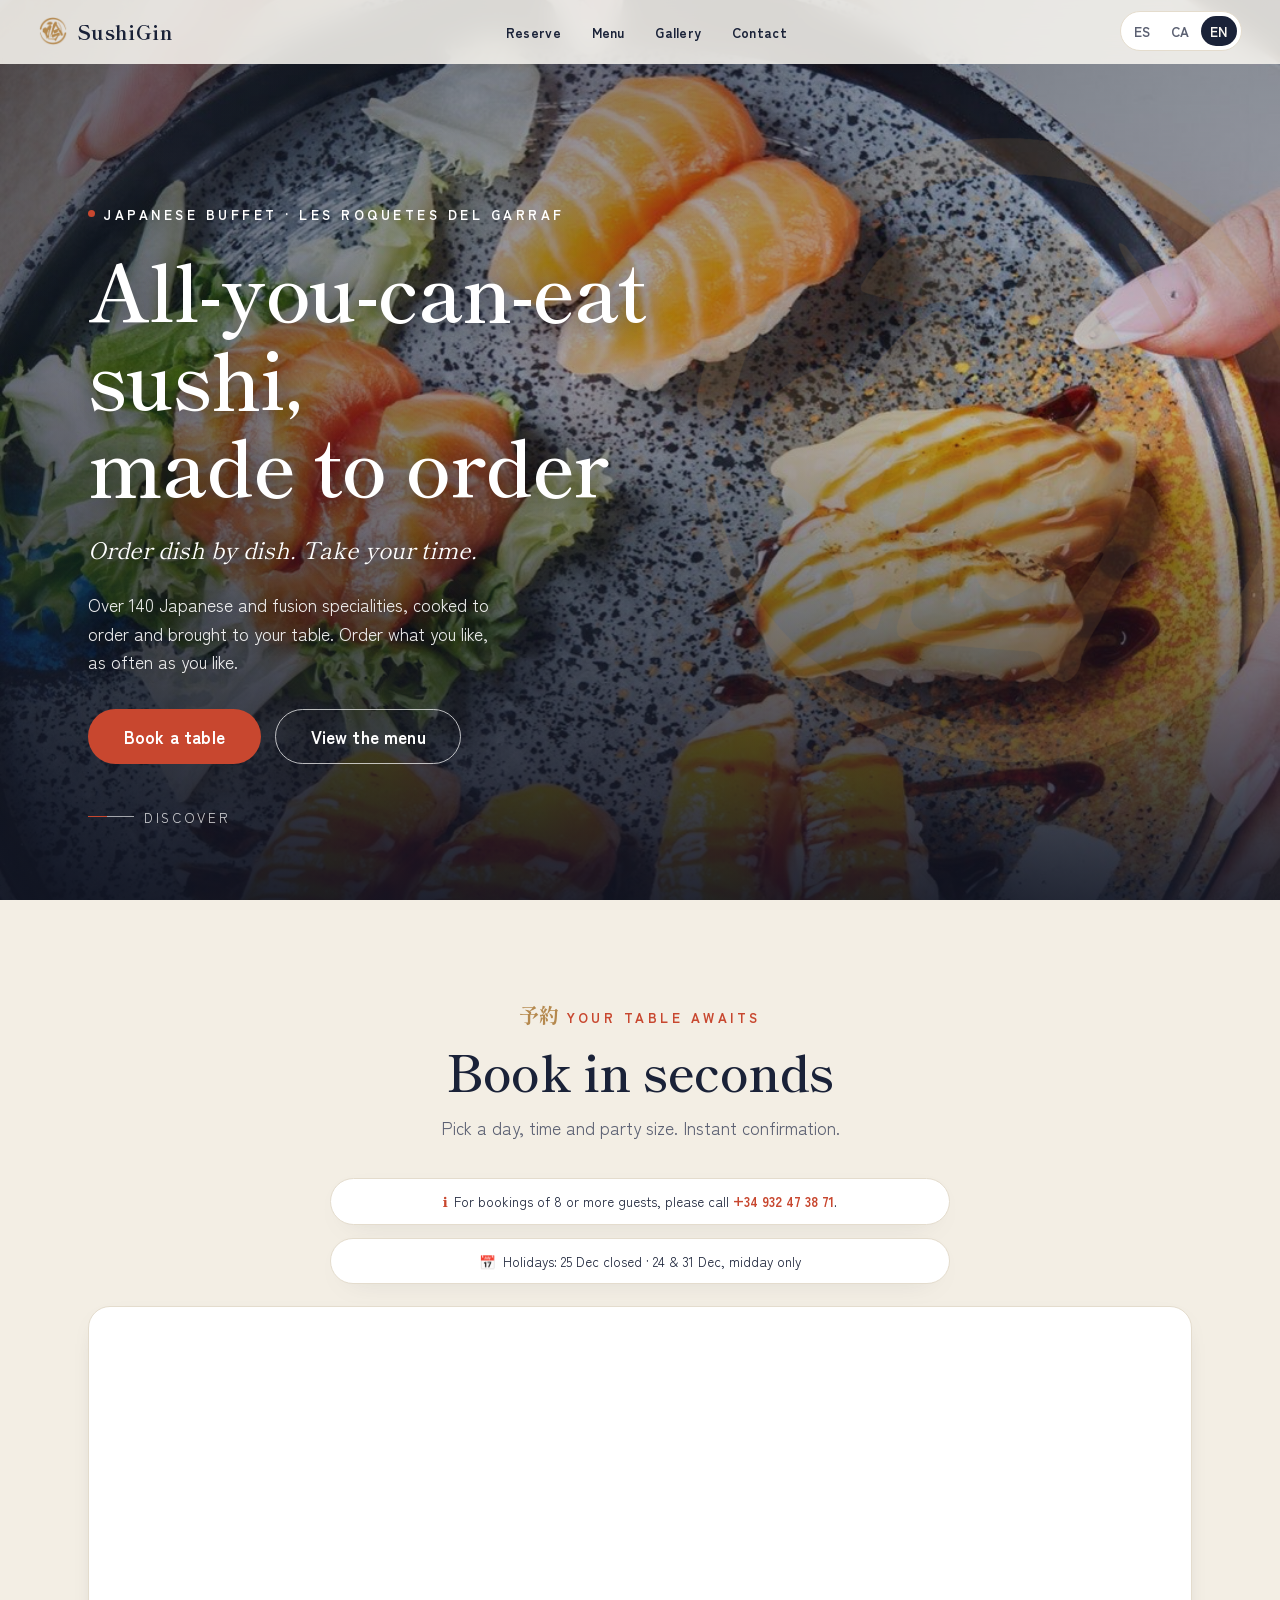
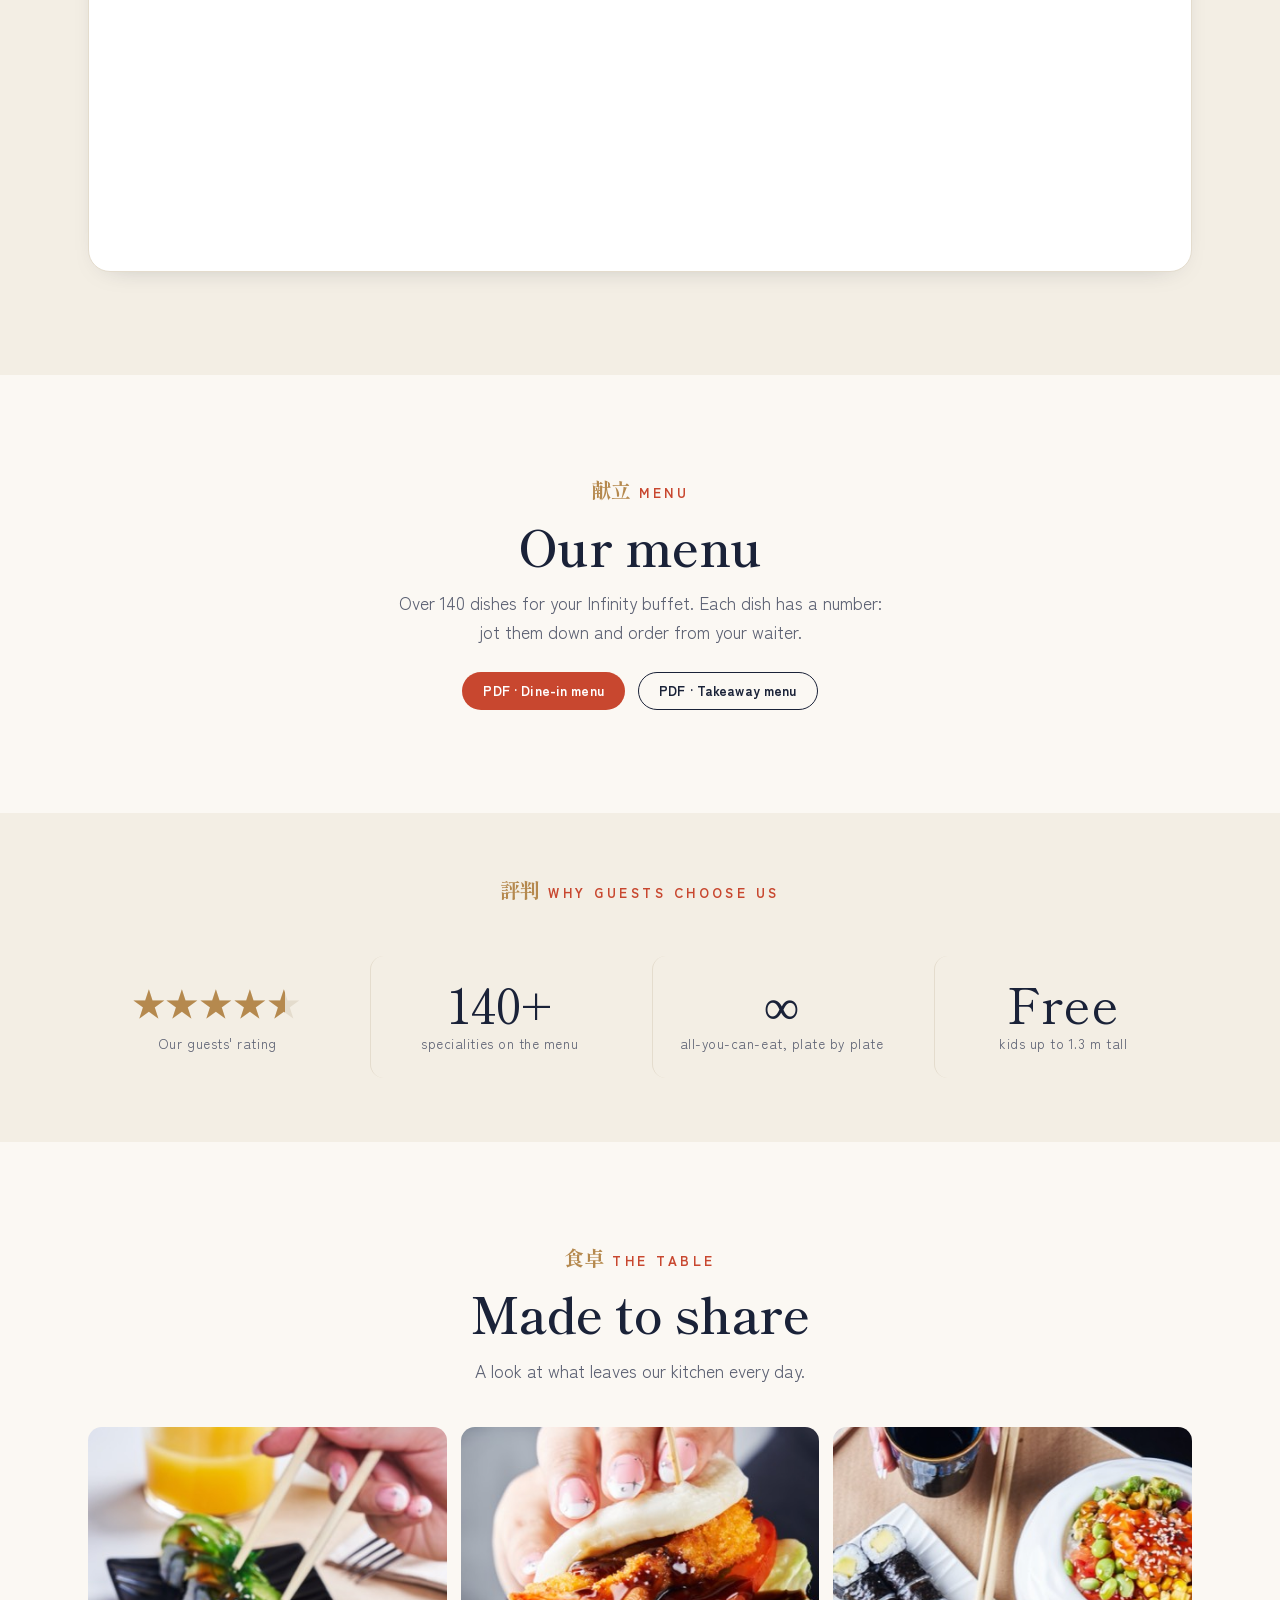
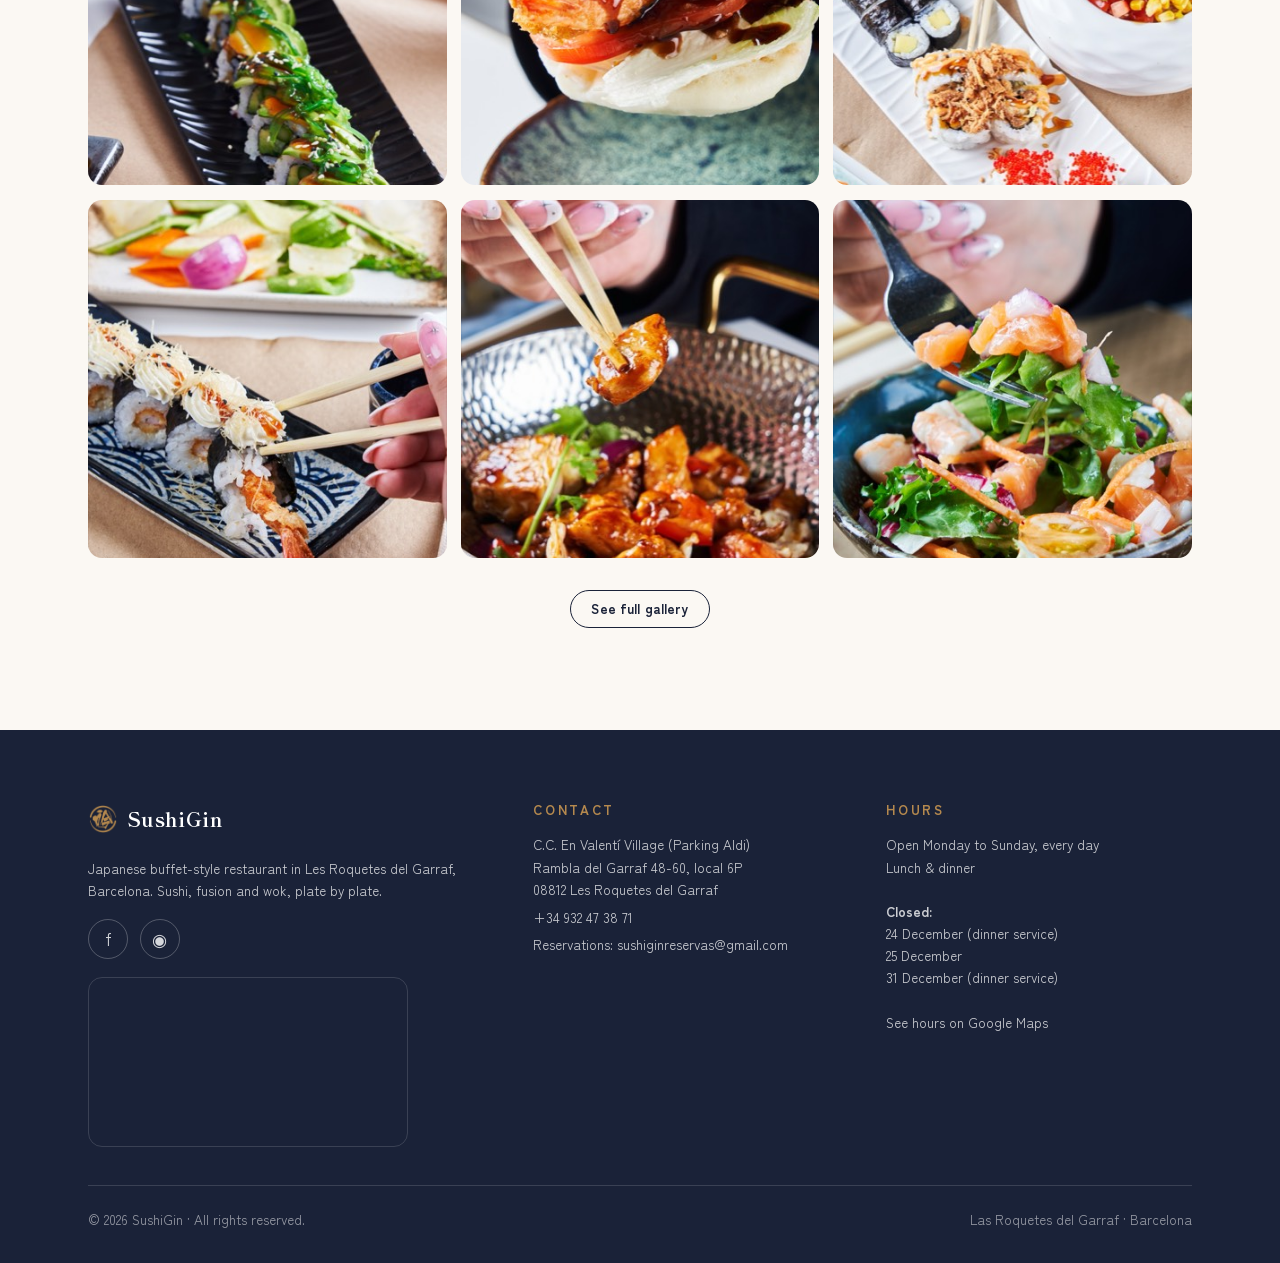
==== commit f9dbc2ab: "Remove footer commit marker and align nav order with page sections - Drop the build-injected version" ====
--- a/index.html
+++ b/index.html
@@ -5,8 +5,9 @@
   <meta name="viewport" content="width=device-width, initial-scale=1" />
   <title>SushiGin · Buffet japonés en Les Roquetes del Garraf</title>
   <meta name="description" content="Restaurante japonés tipo buffet Infinity en Les Roquetes del Garraf, Barcelona. Más de 140 especialidades de sushi, fusión y wok, plato a plato. Reserva online." />
-  <link rel="icon" href="images/favicon.ico" sizes="any" />
-  <link rel="icon" type="image/png" href="images/favicon.png" />
+  <link rel="icon" href="/favicon.ico?v=2" sizes="any" />
+  <link rel="icon" type="image/png" sizes="256x256" href="/images/favicon.png?v=2" />
+  <link rel="apple-touch-icon" href="/images/favicon.png?v=2" />
   <script>document.documentElement.className += " js";</script>
 
   <!-- Fonts: Shippori Mincho (display, 漢字) + Zen Kaku Gothic New (body) -->
@@ -24,9 +25,9 @@
   <nav class="site-nav" id="nav">
     <a class="brand" href="#home"><img class="mark" src="images/logo-seal.png" alt="" /> SushiGin</a>
     <ul class="nav-links" id="navLinks">
+      <li><a href="#reserve" data-i18n="nav.reserve">Reservar</a></li>
       <li><a href="#menu" data-i18n="nav.menu">Carta</a></li>
       <li><a href="#gallery" data-i18n="nav.gallery">Galería</a></li>
-      <li><a href="#reserve" data-i18n="nav.reserve">Reservar</a></li>
       <li><a href="#contact" data-i18n="nav.contact">Contacto</a></li>
     </ul>
     <div class="nav-right">
@@ -71,7 +72,7 @@
       <p class="reserve-note reserve-note--holiday" data-i18n="reserve.closed">Festivos: 25 dic cerrado · 24 y 31 dic, solo mediodía</p>
       <div class="reserve-wrap">
         <iframe id="reserve-iframe" title="Reservas SushiGin"
-          src="https://www.covermanager.com/reservation/module_restaurant/restaurante-sushigin/spanish"
+          data-src="https://www.covermanager.com/reservation/module_restaurant/restaurante-sushigin/spanish"
           allow="payment" frameborder="0" width="100%" loading="lazy"></iframe>
       </div>
     </div>
@@ -157,7 +158,7 @@
             <a href="https://maps.app.goo.gl/tBo7JYZTERHCNQjt8" target="_blank" rel="noopener" aria-label="Google Maps">◉</a>
           </div>
           <div class="contact-map">
-            <iframe src="https://maps.google.com/maps?q=41.2356094,1.7534049&z=16&hl=es&output=embed" loading="lazy" title="SushiGin — Les Roquetes del Garraf" referrerpolicy="no-referrer-when-downgrade"></iframe>
+            <iframe data-src="https://maps.google.com/maps?q=41.2356094,1.7534049&z=16&hl=es&output=embed" loading="lazy" title="SushiGin — Les Roquetes del Garraf" referrerpolicy="no-referrer-when-downgrade"></iframe>
           </div>
         </div>
         <div>
@@ -177,8 +178,6 @@
       </div>
     </div>
   </footer>
-
-  <div class="site-version">v __COMMIT__</div>
 
   <script>
     // nav: scrolled state + mobile toggle
@@ -247,9 +246,30 @@
     };
     document.addEventListener('langchange', function (e) {
       var f = document.getElementById('reserve-iframe');
+      if (!f) return;
       var url = COVER[e.detail.lang] || COVER.es;
-      if (f && f.src !== url) f.src = url;
-    });
-  </script>
+      f.dataset.src = url;                       // remember target language
+      if (f.src && f.src !== url) f.src = url;    // only reload if already shown
+    });
+
+    // Third-party embeds (reservation widget + Google Map) hold long-lived
+    // connections, which keeps the browser's loading indicator spinning
+    // forever — most visibly when landing directly on #menu. Defer them until
+    // after the page has loaded and they scroll near view, so the navigation
+    // completes and the tab stops "loading".
+    (function () {
+      function loadFrame(f) { if (f.dataset.src && !f.getAttribute('src')) f.src = f.dataset.src; }
+      function wire() {
+        var frames = document.querySelectorAll('iframe[data-src]');
+        if (!('IntersectionObserver' in window)) { frames.forEach(loadFrame); return; }
+        var io = new IntersectionObserver(function (entries) {
+          entries.forEach(function (en) { if (en.isIntersecting) { loadFrame(en.target); io.unobserve(en.target); } });
+        }, { rootMargin: '300px 0px' });
+        frames.forEach(function (f) { io.observe(f); });
+      }
+      if (document.readyState === 'complete') wire();
+      else addEventListener('load', wire);
+    })();
+</script>
 </body>
 </html>
--- a/assets/css/style.css
+++ b/assets/css/style.css
@@ -346,6 +346,3 @@
 .legend { display: flex; flex-wrap: wrap; gap: .7rem 1.3rem; margin-top: 1.4rem; }
 .legend span { display: inline-flex; align-items: center; gap: .5rem; font-size: var(--step--1); color: var(--ink-soft); }
 .menu-note { color: var(--ink-soft); font-size: var(--step--1); margin-top: 1rem; }
-
-/* version tag */
-.site-version { position: fixed; right: 1%; bottom: 1.5%; font-size: 10px; color: var(--ink-faint); opacity: .5; z-index: 1; }
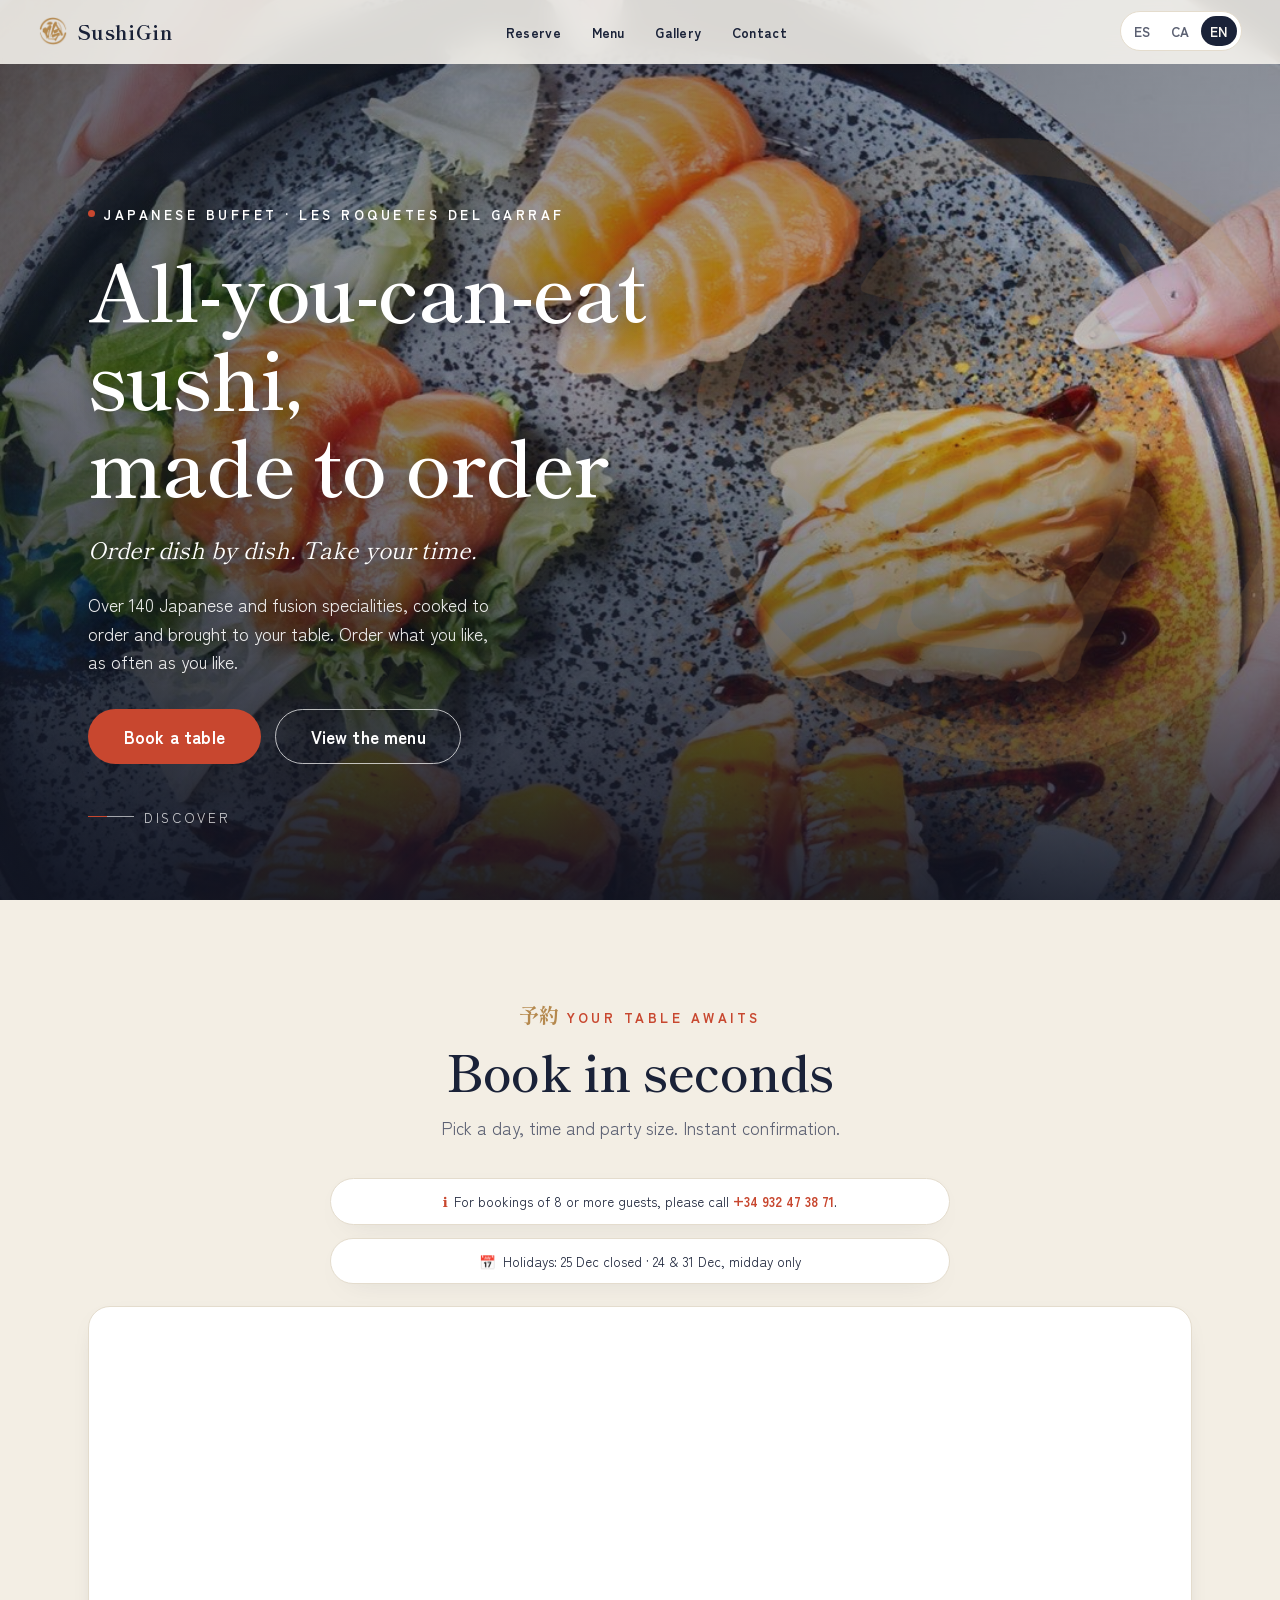
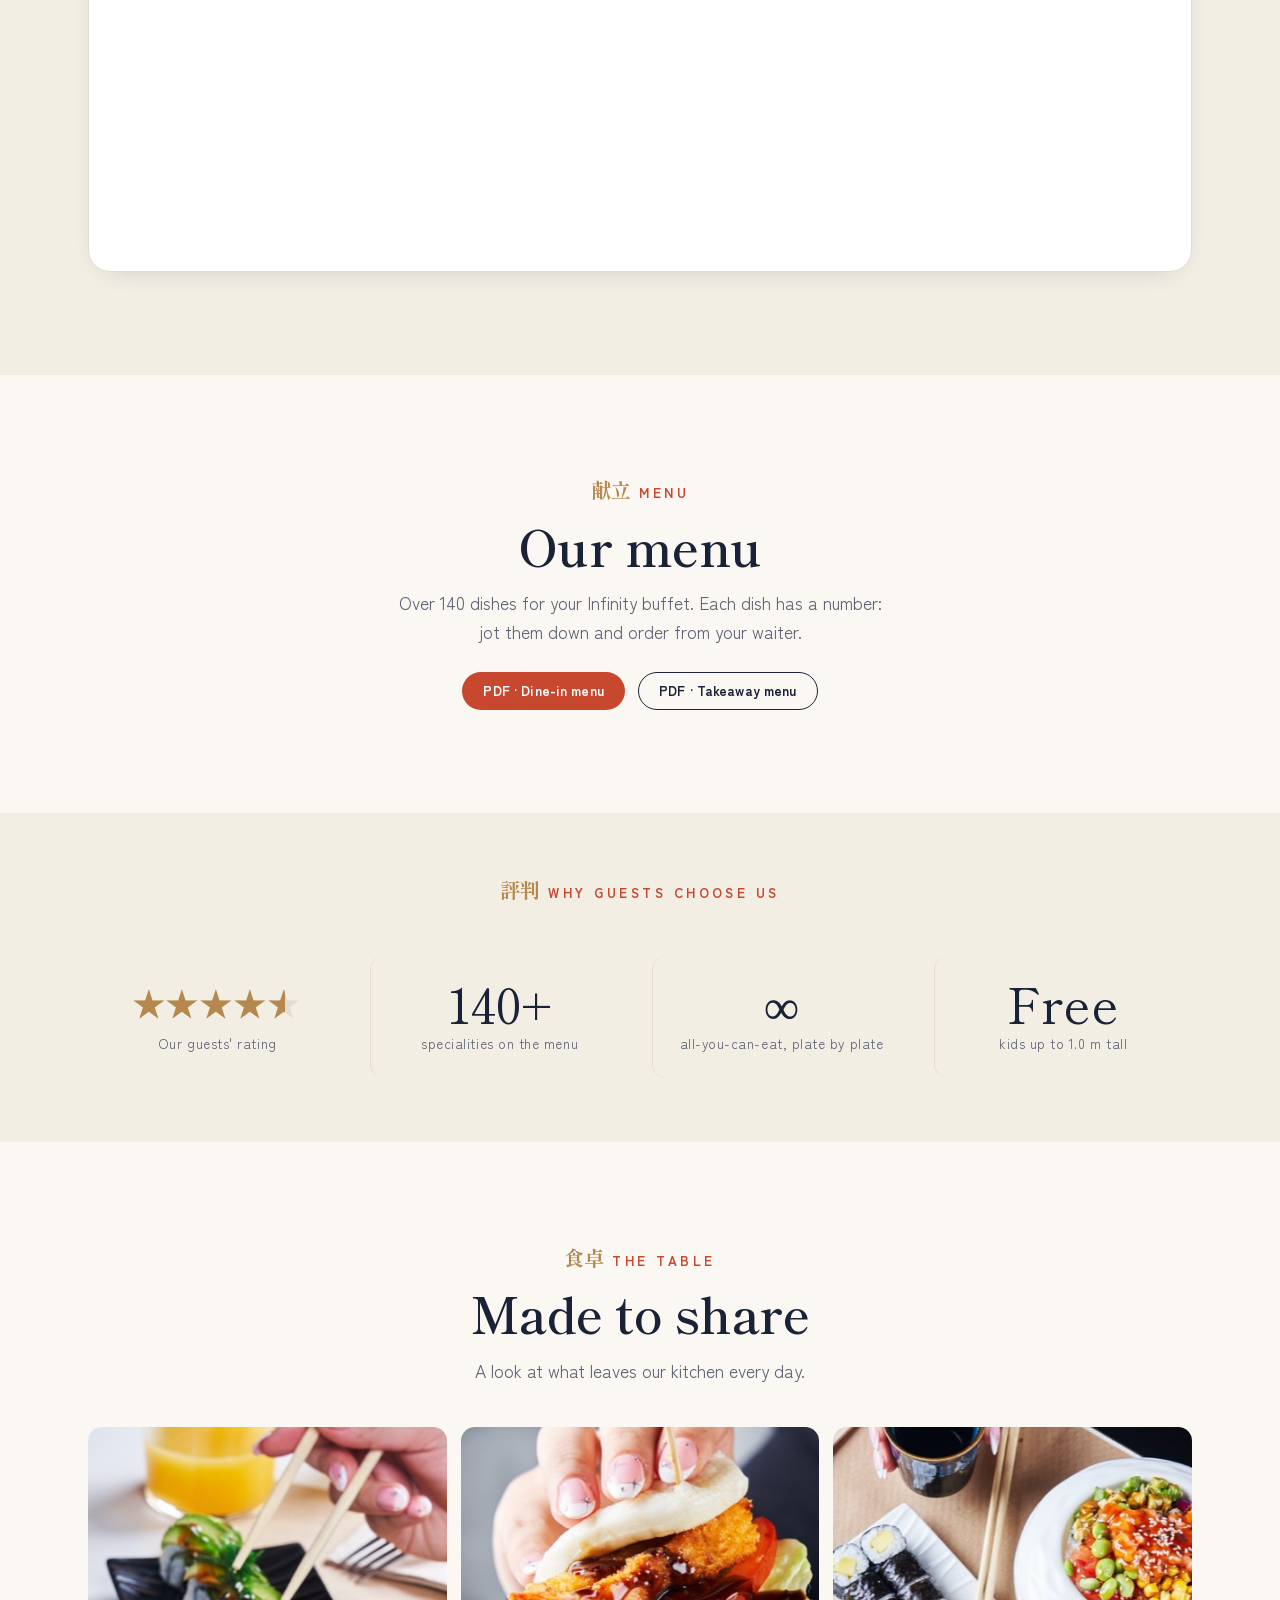
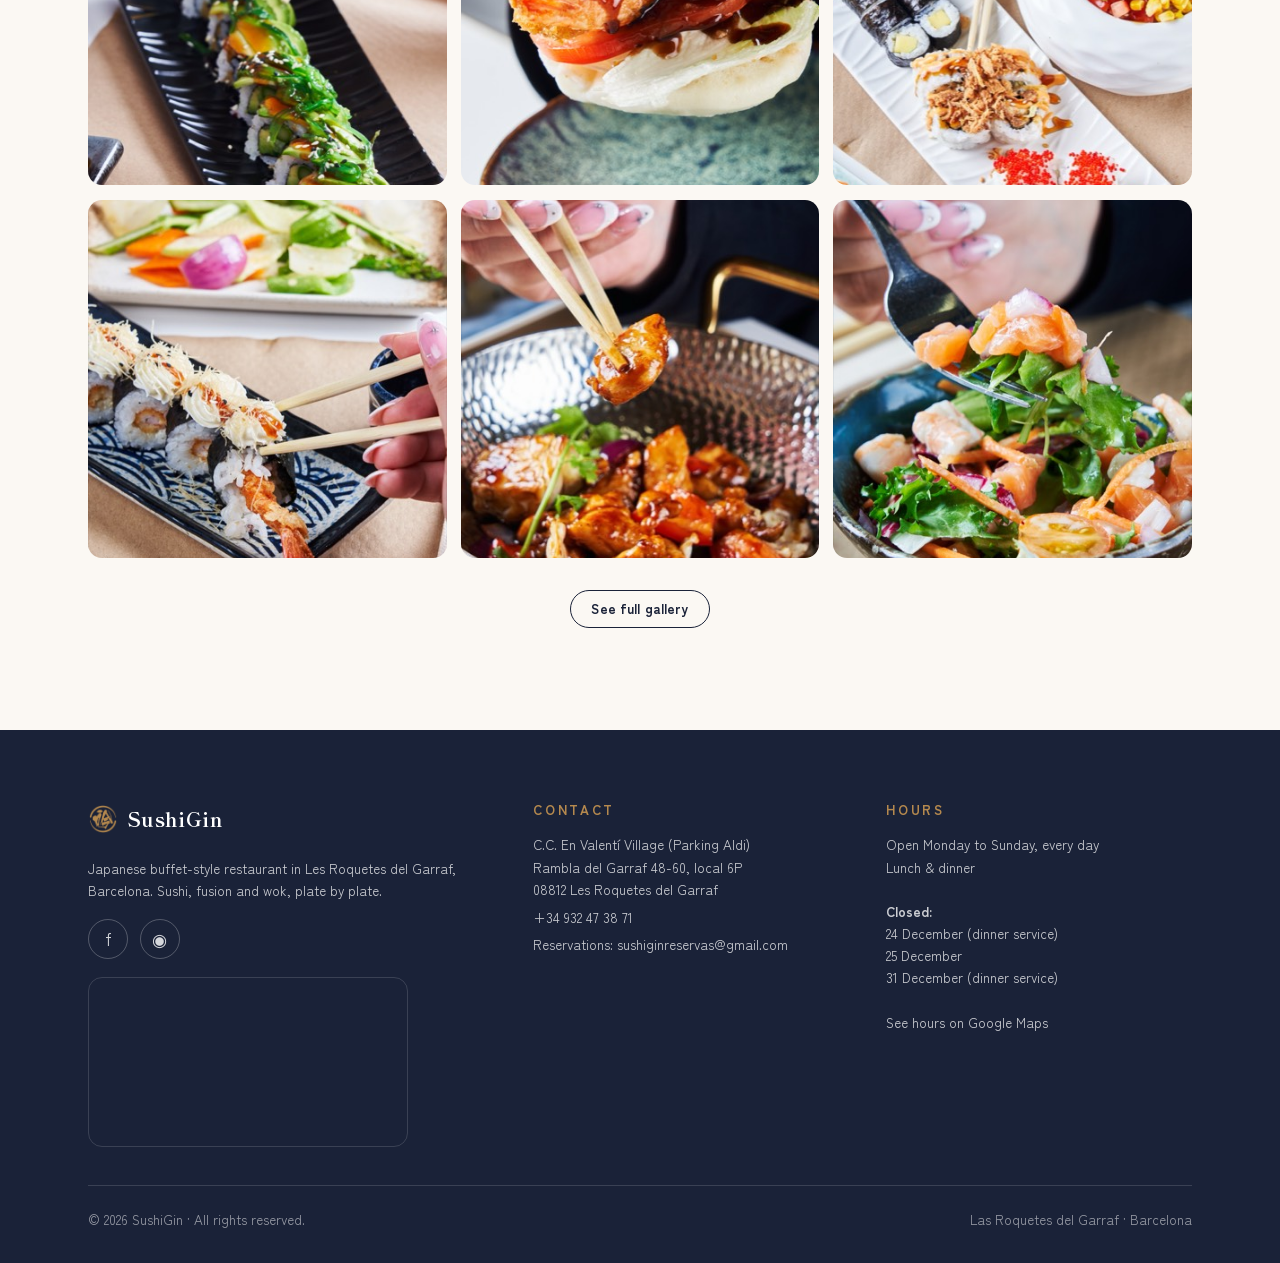
==== commit 2e7e89fc: "Update kids free height to 1.0 m, premium price to 23,95€, sashimi 323 note - Free for kids up to 1." ====
--- a/index.html
+++ b/index.html
@@ -3,8 +3,32 @@
 <head>
   <meta charset="UTF-8" />
   <meta name="viewport" content="width=device-width, initial-scale=1" />
-  <title>SushiGin · Buffet japonés en Les Roquetes del Garraf</title>
-  <meta name="description" content="Restaurante japonés tipo buffet Infinity en Les Roquetes del Garraf, Barcelona. Más de 140 especialidades de sushi, fusión y wok, plato a plato. Reserva online." />
+  <title>SushiGin · Buffet japonés Infinity en Les Roquetes del Garraf</title>
+  <meta name="description" content="Buffet japonés plato a plato en Les Roquetes del Garraf, Barcelona. Más de 140 especialidades de sushi, wok y fusión, preparadas al momento. Abierto cada día, comidas y cenas. Reserva online." />
+  <link rel="canonical" href="https://www.sushigin.es/" />
+  <meta name="robots" content="index, follow, max-image-preview:large" />
+
+  <!-- Idiomas (hreflang) -->
+  <link rel="alternate" hreflang="es" href="https://www.sushigin.es/?lang=es" />
+  <link rel="alternate" hreflang="ca" href="https://www.sushigin.es/?lang=ca" />
+  <link rel="alternate" hreflang="en" href="https://www.sushigin.es/?lang=en" />
+  <link rel="alternate" hreflang="x-default" href="https://www.sushigin.es/" />
+
+  <!-- Open Graph / redes sociales -->
+  <meta property="og:type" content="website" />
+  <meta property="og:site_name" content="SushiGin" />
+  <meta property="og:locale" content="es_ES" />
+  <meta property="og:locale:alternate" content="ca_ES" />
+  <meta property="og:locale:alternate" content="en_GB" />
+  <meta property="og:title" content="SushiGin · Buffet japonés Infinity en Les Roquetes del Garraf" />
+  <meta property="og:description" content="Buffet japonés plato a plato: más de 140 especialidades de sushi, wok y fusión, preparadas al momento. Abierto cada día. Reserva online." />
+  <meta property="og:url" content="https://www.sushigin.es/" />
+  <meta property="og:image" content="https://www.sushigin.es/images/gallery/ins-mix-nigiri-3.jpg" />
+  <meta property="og:image:alt" content="Selección de nigiris de salmón de SushiGin" />
+  <meta name="twitter:card" content="summary_large_image" />
+  <meta name="twitter:title" content="SushiGin · Buffet japonés Infinity en Les Roquetes del Garraf" />
+  <meta name="twitter:description" content="Buffet japonés plato a plato: más de 140 especialidades de sushi, wok y fusión. Abierto cada día. Reserva online." />
+  <meta name="twitter:image" content="https://www.sushigin.es/images/gallery/ins-mix-nigiri-3.jpg" />
   <link rel="icon" href="/favicon.ico?v=2" sizes="any" />
   <link rel="icon" type="image/png" sizes="256x256" href="/images/favicon.png?v=2" />
   <link rel="apple-touch-icon" href="/images/favicon.png?v=2" />
@@ -18,6 +42,59 @@
   <link rel="stylesheet" href="assets/css/style.css?v=15" />
   <script src="assets/js/i18n.js?v=11" defer></script>
   <script src="assets/js/gallery.js?v=11" defer></script>
+
+  <!-- Datos estructurados: restaurante (JSON-LD) -->
+  <script type="application/ld+json">
+  {
+    "@context": "https://schema.org",
+    "@type": "Restaurant",
+    "@id": "https://www.sushigin.es/#restaurant",
+    "name": "SushiGin",
+    "url": "https://www.sushigin.es/",
+    "image": "https://www.sushigin.es/images/gallery/ins-mix-nigiri-3.jpg",
+    "logo": "https://www.sushigin.es/images/logo.png",
+    "description": "Buffet japonés tipo Infinity plato a plato en Les Roquetes del Garraf (Barcelona). Más de 140 especialidades de sushi, wok y fusión, preparadas al momento.",
+    "servesCuisine": ["Japanese", "Sushi", "Asian"],
+    "priceRange": "20–30 €",
+    "currenciesAccepted": "EUR",
+    "telephone": "+34932473871",
+    "email": "sushiginreservas@gmail.com",
+    "acceptsReservations": "https://www.covermanager.com/reservation/module_restaurant/restaurante-sushigin/spanish",
+    "menu": "https://www.sushigin.es/images/SushiGin_ES.pdf",
+    "address": {
+      "@type": "PostalAddress",
+      "streetAddress": "C.C. En Valentí Village, Rambla del Garraf 48-60, local 6P",
+      "addressLocality": "Les Roquetes del Garraf",
+      "addressRegion": "Barcelona",
+      "postalCode": "08812",
+      "addressCountry": "ES"
+    },
+    "geo": {
+      "@type": "GeoCoordinates",
+      "latitude": 41.2356094,
+      "longitude": 1.7534049
+    },
+    "hasMap": "https://maps.app.goo.gl/tBo7JYZTERHCNQjt8",
+    "sameAs": [
+      "https://www.facebook.com/p/SushiGin-Sushibar-100088581475421",
+      "https://maps.app.goo.gl/tBo7JYZTERHCNQjt8"
+    ],
+    "openingHoursSpecification": [
+      {
+        "@type": "OpeningHoursSpecification",
+        "dayOfWeek": ["Monday", "Tuesday", "Wednesday", "Thursday", "Friday", "Saturday", "Sunday"],
+        "opens": "13:00",
+        "closes": "16:30"
+      },
+      {
+        "@type": "OpeningHoursSpecification",
+        "dayOfWeek": ["Monday", "Tuesday", "Wednesday", "Thursday", "Friday", "Saturday", "Sunday"],
+        "opens": "20:00",
+        "closes": "23:30"
+      }
+    ]
+  }
+  </script>
 </head>
 <body>
 
@@ -112,7 +189,7 @@
         </div>
         <div class="stat">
           <span class="big" data-i18n="stat.kids">Gratis</span>
-          <span class="lbl" data-i18n="stat.kidsLbl">niños de hasta 1,3 m de altura</span>
+          <span class="lbl" data-i18n="stat.kidsLbl">niños de hasta 1,0 m de altura</span>
         </div>
       </div>
     </div>
